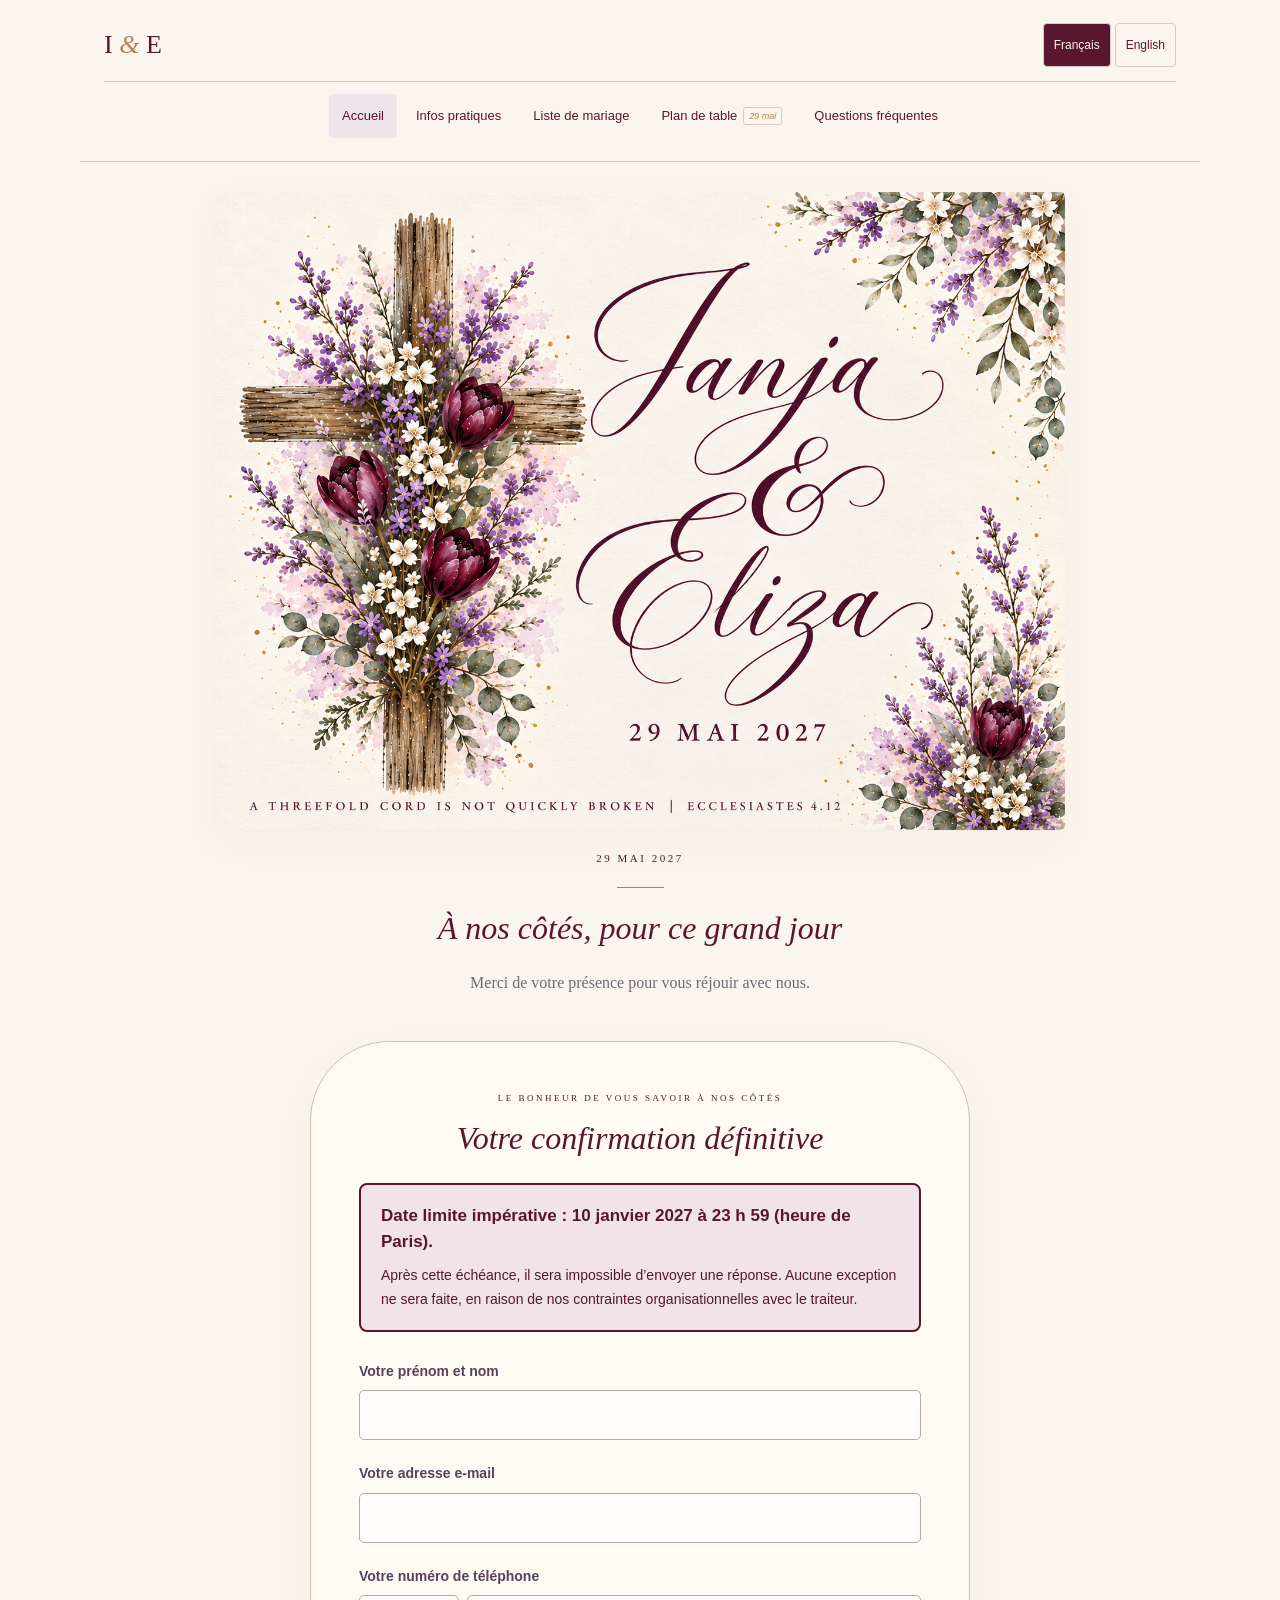
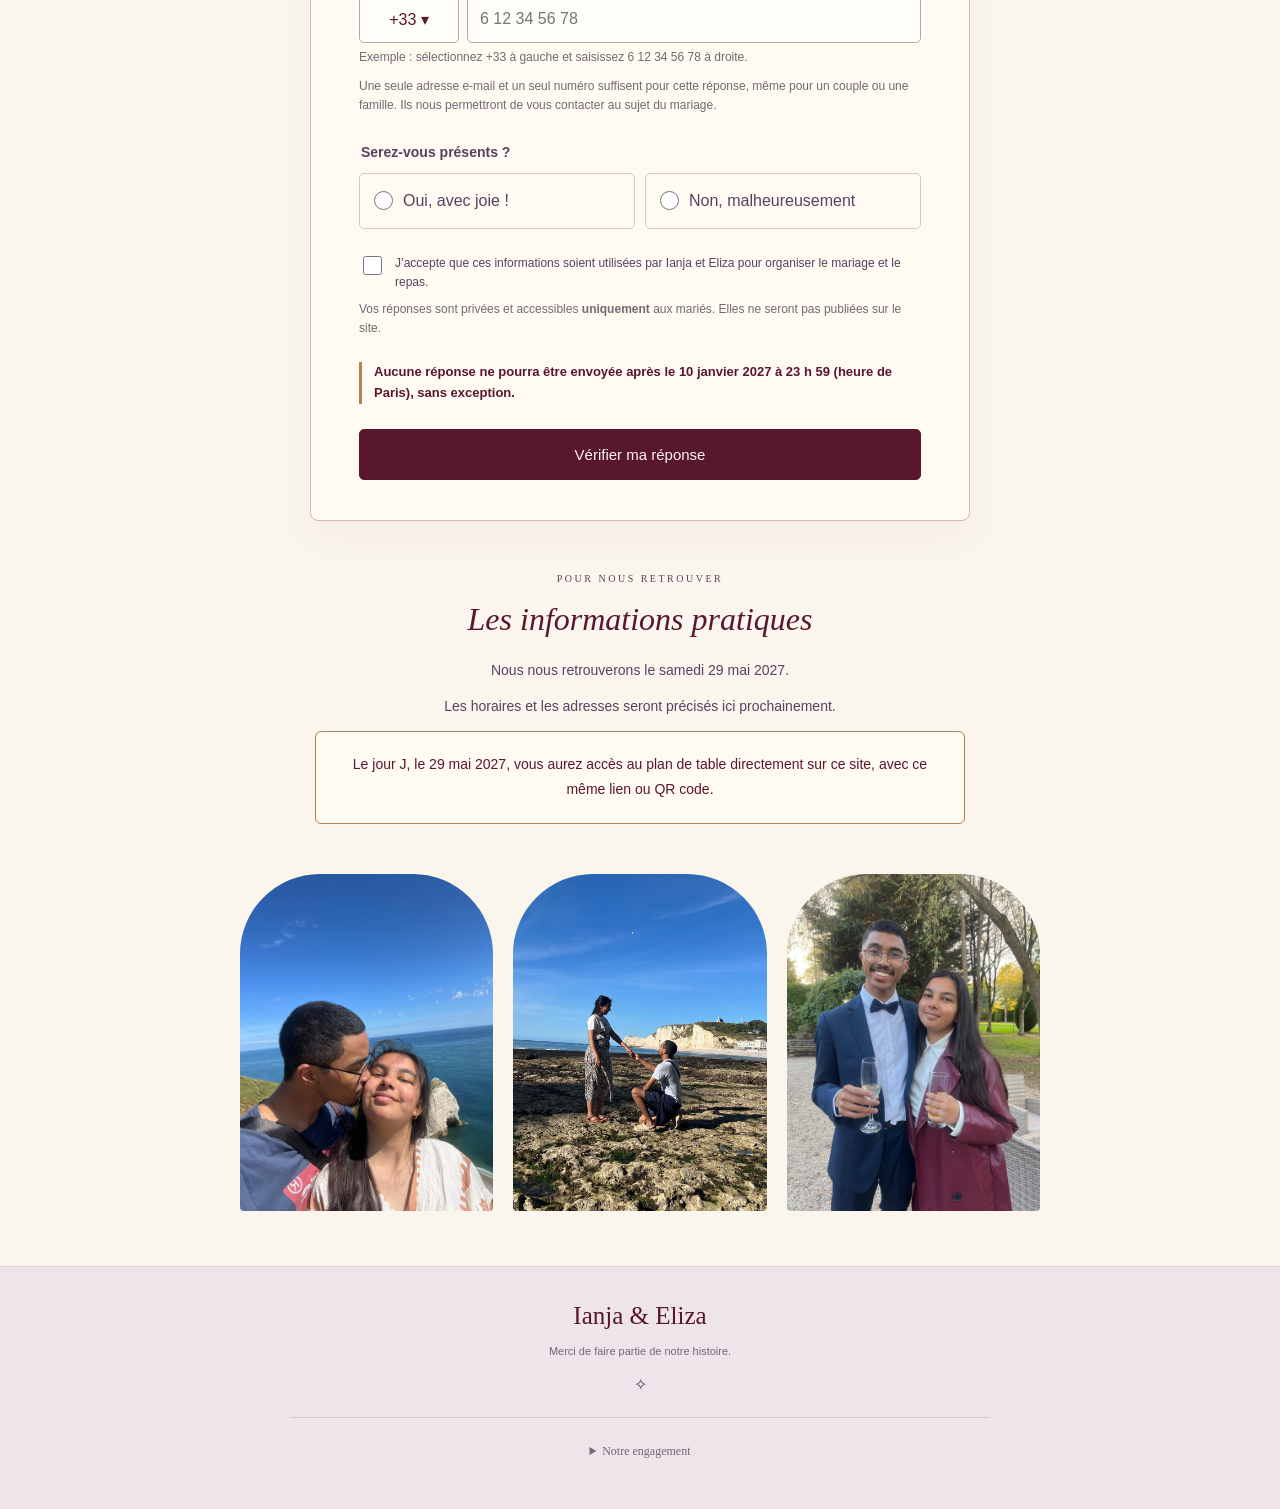
==== index.html @ c11f1939 "Add files via upload" ====
<!doctype html>
<html lang="fr"><head>
<meta charset="utf-8"><meta name="viewport" content="width=device-width,initial-scale=1"><meta name="theme-color" content="#59162f"><meta name="robots" content="noindex,nofollow">
<title>Ianja & Eliza — Confirmation de présence</title>
<link rel="stylesheet" href="style.css"><link rel="stylesheet" href="photos.css"><link rel="stylesheet" href="confirmation.css">
<link rel="stylesheet" href="navigation.css">
<script defer src="configuration.js"></script><script defer src="telephone-lib.js"></script><script defer src="exemples-telephones.js"></script><script defer src="confirmation.js"></script>
<script defer src="navigation.js"></script>
<link rel="stylesheet" href="engagement.css"><script defer src="engagement.js"></script>
</head><body>
<header class="top"><a href="./" aria-label="Ianja & Eliza">I <span>&</span> E</a><nav class="languages" aria-label="Langue / Language"><button type="button" data-lang="fr" lang="fr" aria-pressed="true">Français</button><button type="button" data-lang="en" lang="en" aria-pressed="false">English</button></nav></header>
<main>
<section class="hero"><h1 class="sr-only">Ianja & Eliza — 29 mai 2027</h1><img class="welcome-art" src="images/panneau-mariage.png" width="1448" height="1086" alt="Ianja & Eliza · 29 mai 2027" fetchpriority="high"><p class="date" data-i18n="date">29 MAI 2027</p><div class="rule" aria-hidden="true"></div><h2 data-i18n="welcome">À nos côtés, pour ce grand jour</h2><p class="intro" data-i18n="intro">Merci de votre présence pour vous réjouir avec nous.</p></section>
<section id="registration" class="rsvp-card" aria-labelledby="rsvp-title">
<p class="eyebrow" data-i18n="eyebrow">LE BONHEUR DE VOUS SAVOIR À NOS CÔTÉS</p><h2 id="rsvp-title" data-i18n="title">Votre confirmation définitive</h2><div class="deadline-notice"><p class="deadline"><strong data-i18n="deadline">Date limite impérative : 10 janvier 2027 à 23 h 59 (heure de Paris).</strong></p><p data-i18n="deadlineRule">Après cette échéance, il sera impossible d’envoyer une réponse. Aucune exception ne sera faite, en raison de nos contraintes organisationnelles avec le traiteur.</p></div>
<p id="setup" class="notice" role="status" hidden data-i18n="setup">Le formulaire sera bientôt disponible. Aucune réponse ne peut encore être envoyée.</p>
<form id="rsvp" method="post" target="rsvp-receiver">
<input type="hidden" name="requestId" id="request-id"><input type="hidden" name="language" id="response-language" value="fr">
<div class="trap" aria-hidden="true"><label>Website<input name="website" tabindex="-1" autocomplete="off"></label></div>
<label for="full-name" data-i18n="name">Votre prénom et nom</label><input id="full-name" name="fullName" autocomplete="name" required maxlength="120">
<label for="contact-email" data-i18n="email">Votre adresse e-mail</label><input type="email" id="contact-email" name="email" autocomplete="email" required maxlength="254">
<label for="contact-phone" data-i18n="phone">Votre numéro de téléphone</label>
<div class="phone-inline"><div class="phone-prefix"><label for="phone-country" class="sr-only" data-i18n="country">Pays et indicatif téléphonique</label><span id="dial-code" aria-hidden="true">+33 ▾</span><select id="phone-country" name="phoneCountry" autocomplete="country" required></select></div><input type="tel" id="contact-phone" name="phoneNational" autocomplete="tel-national" inputmode="tel" required maxlength="40" aria-describedby="phone-help" placeholder="6 12 34 56 78"></div><input type="hidden" id="international-phone" name="phone">
<p class="field-help" id="phone-help" data-i18n="phoneHelp">Choisissez l’indicatif à gauche, puis saisissez le reste du numéro. Exemple pour la France : +33 et 6 12 34 56 78, sans le zéro initial.</p>
<p class="field-help" data-i18n="contactHelp">Une seule adresse e-mail et un seul numéro suffisent pour cette réponse, même pour un couple ou une famille. Ils nous permettront de vous contacter au sujet du mariage.</p>
<fieldset><legend data-i18n="attending">Serez-vous présents ?</legend><div class="choices"><label><input type="radio" name="attendance" value="yes" required><span data-i18n="yes">Oui, avec joie !</span></label><label><input type="radio" name="attendance" value="no"><span data-i18n="no">Non, malheureusement</span></label></div></fieldset>
<div id="guest-fields" hidden>
<fieldset id="event-fields"><legend data-i18n="events">À quels moments serez-vous présents ?</legend><p class="notice" id="ceremony-rule" data-i18n="ceremonyRule">Si vous participez à notre mariage, votre présence à la cérémonie est obligatoire, y compris si vous venez uniquement au vin d’honneur ou à la réception ensuite.</p><div class="choices event-choices"><label><input type="checkbox" id="ceremony" name="ceremony" value="yes" disabled aria-describedby="ceremony-rule"><span data-i18n="ceremony">Cérémonie (obligatoire)</span></label><label><input type="checkbox" id="drinks" name="drinks" value="yes" disabled><span data-i18n="drinks">Vin d’honneur</span></label><label><input type="checkbox" id="reception" name="reception" value="yes" disabled><span data-i18n="reception">Réception / dîner</span></label></div><p class="field-help" data-i18n="eventsHelp">Ces choix s’appliquent à toutes les personnes de cette réponse. Si vos présences diffèrent, remplissez une réponse séparée pour les personnes concernées.</p></fieldset>
<p class="notice" data-i18n="invitationRule">Seules les personnes nommées sur l’invitation que vous avez reçue pourront être prises en compte. Si vous ajoutez une personne qui n’y figure pas, nous vous contacterons pour vous expliquer que nous ne pourrons malheureusement pas l’accueillir.</p>
<p class="field-help" data-i18n="guestHelp">Vous êtes déjà inclus dans cette réponse. Vous venez seul(e) ? N’ajoutez personne. Pour un couple ou une famille, ajoutez chaque autre personne invitée qui sera présente.</p>
<div id="additional-guests"></div>
<button type="button" id="add-guest" class="secondary" data-i18n="addGuest">+ Ajouter un invité</button>
<p id="guest-total" role="status" aria-live="polite"></p>
<input type="hidden" id="guest-count" name="guestCount" value="1" disabled><input type="hidden" id="guest-names" name="guestNames" disabled>
<label for="diet" data-i18n="diet">Restrictions alimentaires ou allergies (facultatif)</label><p class="field-help" id="diet-help" data-i18n="dietHelp">Précisez le nom de la personne concernée et uniquement les informations utiles au repas.</p><textarea id="diet" name="diet" rows="3" maxlength="2000" aria-describedby="diet-help" disabled></textarea>
</div>
<label class="consent"><input type="checkbox" name="consent" value="yes" required><span data-i18n="consent">J’accepte que ces informations soient utilisées par Ianja et Eliza pour organiser le mariage et le repas.</span></label>
<p class="privacy"><span data-i18n="privacyStart">Vos réponses sont privées et accessibles </span><strong data-i18n="privacyOnly">uniquement</strong><span data-i18n="privacyEnd"> aux mariés. Elles ne seront pas publiées sur le site.</span></p>
<p class="deadline-reminder" data-i18n="deadlineReminder">Aucune réponse ne pourra être envoyée après le 10 janvier 2027 à 23 h 59 (heure de Paris), sans exception.</p><button class="primary" id="send" type="submit" disabled data-i18n="send">Vérifier ma réponse</button>
<section id="review" class="review" hidden aria-labelledby="review-title"><h3 id="review-title" tabindex="-1" data-i18n="reviewTitle">Vérifiez votre récapitulatif</h3><p data-i18n="reviewIntro">Votre réponse n’a pas encore été envoyée. Vérifiez les noms, les présences et votre adresse e-mail avant de confirmer.</p><dl id="review-summary"></dl><p data-i18n="reviewRule">Seules les personnes nommées sur votre invitation pourront être prises en compte.</p><div class="review-actions"><button type="button" class="secondary" id="edit-response" data-i18n="editResponse">Modifier ma réponse</button><button type="button" class="primary" id="confirm-send" data-i18n="confirmSend">Confirmer et envoyer</button></div></section>
<p id="form-status" role="status" aria-live="polite" tabindex="-1"></p><p id="email-notice" class="field-help" hidden></p>
</form><iframe name="rsvp-receiver" title="Réception / Receipt" hidden></iframe>
</section>
<section id="closed" class="rsvp-card" hidden aria-labelledby="closed-title"><p class="eyebrow" data-i18n="closedEyebrow">MERCI POUR VOS RÉPONSES</p><h2 id="closed-title" data-i18n="closedTitle">Les confirmations de présence sont closes</h2><p data-i18n="closedOne">Les confirmations sont closes depuis le 10 janvier 2027 à 23 h 59 (heure de Paris). Il n’est plus possible d’envoyer une réponse. Aucune exception ne sera faite, en raison de nos contraintes organisationnelles avec le traiteur.</p><p data-i18n="closedTwo">Si vous n’avez pas confirmé votre présence avant cette date, vous ne pourrez malheureusement pas être comptabilisés parmi les convives du dîner.</p><p data-i18n="closedThanks">Merci de votre compréhension.</p></section>
<section id="seating" class="rsvp-card" hidden><h2 data-i18n="seatingTitle">Une place vous attend</h2><p data-i18n="seatingIntro">Retrouvez votre table et profitez de la soirée.</p><a id="seating-link" class="primary" href="plan-de-table.html" data-i18n="seatingLink">Voir le plan de table</a></section>
<section class="practical"><p class="eyebrow" data-i18n="practicalEyebrow">POUR NOUS RETROUVER</p><h2 data-i18n="practicalTitle">Les informations pratiques</h2><p data-i18n="dateFull">Nous nous retrouverons le samedi 29 mai 2027.</p><p id="practical-details" data-i18n="details">Les horaires et les adresses seront précisés ici prochainement.</p><p id="seating-notice" data-i18n="seatingNotice">Le jour J, le 29 mai 2027, vous aurez accès au plan de table directement sur ce site, avec ce même lien ou QR code.</p></section>
<section class="rsvp-photos" aria-label="Ianja & Eliza"><img src="images/etretat-bisous.jpeg" width="1200" height="1600" loading="lazy" alt="Ianja & Eliza · Étretat"><img src="images/etretat-plage.jpeg" width="1600" height="1200" loading="lazy" alt="Ianja & Eliza · Étretat"><img src="images/soa-et-m.jpeg" width="1200" height="1600" loading="lazy" alt="Ianja & Eliza"></section>
<noscript><p>Activez JavaScript pour remplir le formulaire. / Please enable JavaScript to complete the form.</p></noscript>
</main><footer><span>Ianja & Eliza</span><p data-i18n="footer">Merci de faire partie de notre histoire.</p><span aria-hidden="true">✧</span></footer>
</body></html>
---- style.css ----
:root{--ivory:#faf5eb;--wine:#64283f;--purple:#58415f;--muted:#756773;--line:#d9c8c6;--gold:#ae8c58}*{box-sizing:border-box}html{scroll-behavior:smooth}body{margin:0;background:var(--ivory);color:var(--purple);font-family:Arial,sans-serif;font-size:16px;line-height:1.6}.top{max-width:1120px;margin:auto;display:flex;align-items:center;justify-content:space-between;padding:23px 24px;border-bottom:1px solid var(--line)}.top a{font:26px Georgia,serif;text-decoration:none;color:var(--wine)}.top a span{font-style:italic;color:var(--gold)}.top>span{font-size:9px;letter-spacing:2px}main{max-width:1000px;margin:auto;padding:0 22px}.hero{text-align:center;padding:45px 0 38px;position:relative}.ornament{color:var(--gold);font-size:39px}.eyebrow{font-size:10px;letter-spacing:2.3px;font-weight:600}.hero h1{font:clamp(49px,9vw,88px)/1.15 Georgia,serif;letter-spacing:-2px;color:var(--wine);margin:20px 0}.hero h1 em{color:#98758e;font-weight:normal;font-size:.8em}.date{letter-spacing:3px;text-transform:uppercase;font-size:11px}.date:empty{display:none}.rule{width:47px;height:1px;background:var(--gold);margin:28px auto}h2{font:32px/1.2 Georgia,serif;font-weight:normal;margin:12px 0 18px;color:var(--wine)}.intro{font-size:14px;line-height:1.9;color:var(--muted)}.finder{background:var(--wine);color:var(--ivory);padding:30px 24px;border-radius:100px 100px 8px 8px;text-align:center;max-width:660px;margin:0 auto 64px;box-shadow:0 18px 35px #64283f12}.finder>.eyebrow{color:#dec1ba;margin-top:10px;font-size:9px}.finder h2{color:var(--ivory);margin:12px 0 25px}.finder label{display:block;text-align:left;font-size:12px;margin:0 auto 8px;max-width:470px}.search-wrap{display:flex;align-items:center;background:var(--ivory);color:var(--wine);border-radius:5px;max-width:470px;margin:auto;padding:0 13px;gap:10px}.search-wrap>span{font-size:28px}.search-wrap input{width:100%;min-width:0;border:0;background:transparent;font:16px Arial,sans-serif;color:var(--wine);padding:18px 0;outline:none}.search-wrap:focus-within{outline:3px solid #d7b681;outline-offset:4px}.search-wrap button{border:0;background:transparent;color:var(--wine);font-size:28px;min-width:35px;min-height:44px;cursor:pointer}.hint{font-size:11px;color:#e4cbd1;margin:12px 0 0}#status{font-size:13px;margin-bottom:0}.results{list-style:none;padding:0;margin:14px auto 0;max-width:470px}.results:empty{display:none}.result{font:14px Arial,sans-serif;width:100%;padding:15px;background:#fff9ef;border:0;border-radius:4px;color:var(--wine);text-align:left;cursor:pointer;margin-bottom:8px;line-height:1.6}.result>span{display:block}.result-table{font-size:12px;color:var(--muted)}.section-head{display:flex;align-items:end;justify-content:space-between;gap:14px}.section-head h2{font-size:38px;margin-bottom:4px}.section-head>p{font-size:12px;white-space:nowrap}.table-intro{font-size:13px;color:var(--muted);margin:12px 0 24px}.tables{display:grid;grid-template-columns:1fr;gap:16px;align-items:start}.table{border:1px solid var(--line);border-radius:65px 65px 5px 5px;background:#fffaf2;overflow:hidden}.table summary{position:relative;list-style:none;cursor:pointer;text-align:center;padding:30px 26px 24px}.table summary::-webkit-details-marker{display:none}.table summary .eyebrow{display:block;color:var(--gold)}.table-name{display:block;font:29px Georgia,serif;margin:10px 0;color:var(--wine)}.guest-count{font-size:11px;color:var(--muted)}.expand{position:absolute;right:22px;bottom:19px;font-size:22px;color:var(--wine)}.table[open] .expand{transform:rotate(45deg)}.guests{list-style:none;padding:0 24px 20px;margin:0;text-align:center;font-size:14px}.guests li{border-top:1px solid #eadfdb;padding:9px 0}.demo{text-align:center;font-size:11px;color:var(--muted);margin:36px 0}footer{text-align:center;margin-top:55px;padding:35px 20px;background:#eee5eb;border-top:1px solid #dfd0dd}footer>span:first-child{font:25px Georgia,serif;color:var(--wine)}footer p{font-size:11px;color:var(--muted)}footer>span:last-child{color:var(--gold);font-size:24px}button:focus-visible,summary:focus-visible,a:focus-visible{outline:3px solid var(--gold);outline-offset:4px}[hidden]{display:none!important}@media(min-width:600px){.tables{grid-template-columns:repeat(2,1fr)}.finder{padding:38px 60px}.hero{padding-top:55px}}@media(min-width:900px){.tables{grid-template-columns:repeat(3,1fr)}.hero{padding-bottom:44px}}@media(max-width:420px){.section-head{display:block}.section-head>p{margin-top:9px}.top>span{letter-spacing:1px;font-size:8px}.hero h1{font-size:49px}.eyebrow{letter-spacing:1.6px}}@media(prefers-reduced-motion:reduce){html{scroll-behavior:auto}}@media print{.finder,.demo,.top{display:none}.tables{grid-template-columns:repeat(2,1fr)}.table{break-inside:avoid}.guests{display:block}.hero{padding:10px}.hero h1{font-size:44px}footer{margin-top:10px}}
---- photos.css ----
:root{--wine:#59162f;--gold:#b18450;--ivory:#fbf6ed}
.top{flex-wrap:wrap;gap:12px}.languages{display:flex;gap:4px}.languages button{font:12px Arial,sans-serif;min-height:44px;padding:8px 10px;border:1px solid var(--line);border-radius:4px;background:transparent;color:var(--wine);cursor:pointer}.languages button[aria-pressed="true"]{background:var(--wine);color:var(--ivory)}.hero .intro{white-space:normal}
/* Une première évocation de la papeterie, en attendant la carte d’invitation. */
h2,.memories h2{font-family:Georgia,'Times New Roman',serif;font-style:italic;font-weight:400;line-height:1.3}
.eyebrow,.date,.memories cite{font-family:Georgia,'Times New Roman',serif;font-weight:400;letter-spacing:2.5px}
.table-name{font-family:Georgia,'Times New Roman',serif;font-style:italic}
.intro{font-family:Georgia,'Times New Roman',serif;font-size:16px;line-height:1.85}
.sr-only{position:absolute!important;width:1px;height:1px;padding:0;margin:-1px;overflow:hidden;clip:rect(0,0,0,0);white-space:nowrap;border:0}
.top .table-shortcut{font:11px Arial,sans-serif;letter-spacing:.5px;border-bottom:1px solid var(--gold);padding:8px 0}
.hero{padding-top:24px;padding-bottom:28px}
.welcome-art{display:block;width:100%;height:auto;max-width:850px;margin:0 auto;border-radius:5px;box-shadow:0 12px 36px #64283f0b}
.hero .date{margin:20px 0 0;color:var(--wine)}
.hero .rule{margin:20px auto}
.finder{border:1px solid #b1845055;box-shadow:0 15px 40px #59162f18}
.table{border-color:#d6bdad}
.memories{text-align:center;margin:70px 0 20px;padding-top:35px;border-top:1px solid var(--line)}
.memories>.eyebrow{color:var(--gold)}
.memories h2{font-size:clamp(29px,5vw,40px)}
.photo-gallery{display:grid;grid-template-columns:1fr;gap:25px;max-width:400px;margin:30px auto 0}
.photo-gallery figure{margin:0;padding:10px 10px 0;background:#fffaf2;border:1px solid #d9c2ac;box-shadow:0 8px 22px #59162f0b;border-radius:140px 140px 5px 5px;overflow:hidden}
.photo-gallery img{display:block;width:100%;height:auto;aspect-ratio:4/5;object-fit:cover;border-radius:130px 130px 2px 2px}
.photo-gallery figure:first-child img{object-position:50% 85%}
.photo-gallery figure:nth-child(2) img{object-position:46% 60%}
.photo-gallery figure:nth-child(3) img{object-position:50% 40%}
.photo-gallery figcaption{font:italic 20px Georgia,serif;color:var(--wine);padding:20px 6px}
.memories blockquote{margin:40px auto 0;max-width:520px;padding:28px 15px;border-top:1px solid var(--gold);border-bottom:1px solid var(--gold);color:var(--wine)}
.memories blockquote p{font:italic 23px/1.5 Georgia,serif;margin:0 0 12px}
.memories cite{font:10px Arial,sans-serif;text-transform:uppercase;letter-spacing:3px}
@media(min-width:700px){.photo-gallery{grid-template-columns:repeat(3,minmax(0,1fr));max-width:none;gap:20px;align-items:start}.photo-gallery figure:nth-child(2){margin-top:30px}.photo-gallery figcaption{font-size:18px}.hero{padding-top:30px}.welcome-art{width:90%}}
@media(max-width:420px){.hero{margin:0 -12px}.hero .intro{padding:0 12px}.welcome-art{border-radius:2px}.memories{margin-top:45px}.finder{margin-bottom:45px}}
@media print{.welcome-art{max-width:430px}.memories{display:none}.top{display:none}}
---- confirmation.css ----
.rsvp-card{max-width:660px;margin:0 auto 45px;background:#fffaf2;border:1px solid #d6bdad;border-radius:80px 80px 8px 8px;padding:35px 24px;box-shadow:0 15px 40px #59162f0b}.rsvp-card>.eyebrow,.rsvp-card>h2,.deadline{text-align:center}.rsvp-card>.eyebrow{color:var(--wine);font-size:9px}.rsvp-card h2{font-size:32px}.deadline{font-size:13px;color:var(--muted)}#rsvp{margin-top:28px}#rsvp>label,#guest-fields>label{display:block;font-size:14px;font-weight:600;margin:22px 0 8px}#rsvp input:not([type=radio]):not([type=checkbox]):not([type=hidden]),#rsvp textarea{display:block;width:100%;border:1px solid #bca6ab;border-radius:5px;background:#fffdf9;color:var(--wine);font:16px/1.5 Arial,sans-serif;padding:12px;min-height:48px}#rsvp textarea{resize:vertical}#rsvp input:focus-visible,#rsvp textarea:focus-visible{outline:3px solid var(--gold);outline-offset:3px}#rsvp fieldset{border:0;padding:0;margin:25px 0}#rsvp legend{font-weight:600;font-size:14px;margin-bottom:10px}.choices{display:grid;gap:10px}.choices label{padding:14px;border:1px solid var(--line);border-radius:5px;cursor:pointer}.choices input,.consent input{accent-color:var(--wine);width:19px;height:19px;flex-shrink:0}.choices label:has(input:checked){background:#eee5eb;border-color:var(--wine)}.choices input{vertical-align:middle;margin:0 10px 2px 0}.field-help,.privacy{font-size:12px;color:var(--muted);margin:5px 0 10px}.consent{display:flex!important;align-items:flex-start;gap:10px;font-size:12px!important;font-weight:400!important}.consent input{margin-top:2px}.primary{display:block;background:var(--wine);color:var(--ivory);border:1px solid var(--wine);border-radius:5px;padding:16px 22px;font:15px Arial,sans-serif;text-align:center;text-decoration:none;cursor:pointer;min-height:50px}#send{width:100%;margin-top:25px}.primary:disabled{opacity:.55;cursor:not-allowed}.notice{background:#eee5eb;padding:15px;border-left:3px solid var(--wine);font-size:13px}#form-status{font-size:14px;white-space:pre-line}#form-status:empty{display:none}#closed p{line-height:1.85}#closed h2{font-size:30px}.practical{text-align:center;max-width:650px;margin:50px auto;font-size:14px}.practical h2{font-size:32px}.rsvp-photos{display:grid;grid-template-columns:repeat(3,minmax(0,1fr));gap:10px;margin:35px auto;max-width:800px}.rsvp-photos img{width:100%;height:auto;aspect-ratio:3/4;object-fit:cover;border-radius:80px 80px 4px 4px}.rsvp-photos img:first-child{object-position:50% 85%}.rsvp-photos img:nth-child(2){object-position:46% 60%}.trap{position:absolute;left:-10000px;width:1px;height:1px;overflow:hidden}@media(min-width:650px){.rsvp-card{padding:40px 48px}.choices{grid-template-columns:1fr 1fr}.rsvp-photos{gap:20px}}@media(max-width:420px){.rsvp-card{border-radius:55px 55px 5px 5px;padding:25px 20px}.rsvp-card h2{font-size:28px}.rsvp-photos{gap:6px}}
.guest-entry{position:relative;border:1px solid var(--line);padding:16px;margin:14px 0;border-radius:6px;background:#fbf6ed}.guest-entry label{display:block;font-size:14px;font-weight:600;margin-bottom:8px}.secondary{border:1px solid var(--wine);color:var(--wine);background:transparent;border-radius:5px;padding:12px 18px;font:14px Arial,sans-serif;min-height:46px;cursor:pointer}.secondary:disabled{opacity:.5;cursor:not-allowed}.remove-guest{display:block;margin:8px 0 0 auto;padding:8px 10px;border:0;background:transparent;text-decoration:underline;color:var(--wine);cursor:pointer;min-height:44px}#guest-total{font-size:13px;color:var(--muted)}
#phone-country{display:block;width:100%;min-height:48px;padding:12px;border:1px solid #bca6ab;border-radius:5px;background:#fffdf9;color:var(--wine);font:16px Arial,sans-serif}#phone-country:focus-visible{outline:3px solid var(--gold);outline-offset:3px}
/* Indicatif et numéro réunis sur une seule ligne, même sur mobile. */
.phone-inline{display:grid;grid-template-columns:100px minmax(0,1fr);gap:8px;align-items:stretch}.phone-prefix{position:relative;min-width:0;border:1px solid #bca6ab;background:#fffdf9;border-radius:5px;display:flex;align-items:center;justify-content:center}.phone-prefix #dial-code{font:16px Arial,sans-serif;color:var(--wine);pointer-events:none}.phone-prefix #phone-country{position:absolute;inset:0;width:100%;height:100%;opacity:0;cursor:pointer;padding:0;margin:0}.phone-prefix:focus-within{outline:3px solid var(--gold);outline-offset:3px}#rsvp .phone-inline #contact-phone{min-width:0;margin:0;height:100%}@media(max-width:380px){.phone-inline{grid-template-columns:82px minmax(0,1fr);gap:6px}}
.review{margin-top:25px;padding:22px 18px;background:#eee5eb;border:1px solid var(--line);border-radius:8px}.review h3{font:26px/1.3 Georgia,serif;color:var(--wine);margin:0 0 12px}.review p{font-size:13px}.review dl{margin:20px 0;overflow-wrap:anywhere}.review dt{font-size:12px;font-weight:600;margin:14px 0 3px;color:var(--wine)}.review dd{font-size:14px;white-space:pre-wrap;margin:0}.review-actions{display:flex;gap:12px;flex-wrap:wrap}.review-actions button{flex:1 1 180px}.review [disabled]{opacity:.55;cursor:not-allowed}#email-notice{overflow-wrap:anywhere}
.deadline-notice{margin:24px 0;padding:18px 20px;border:2px solid var(--wine);border-radius:8px;background:#f1e3e8;color:var(--wine)}.deadline-notice .deadline{font-size:17px;color:var(--wine);margin:0 0 10px;text-align:left;line-height:1.5}.deadline-notice>p:last-child{font-size:14px;line-height:1.7;margin:0}.deadline-reminder{margin:24px 0 12px;font-size:13px;font-weight:600;color:var(--wine);border-left:3px solid var(--gold);padding-left:12px}#seating-notice{padding:20px;border:1px solid var(--gold);border-radius:6px;background:#fffaf2;color:var(--wine);line-height:1.8}
---- navigation.css ----
.top{position:relative;gap:14px}.top>.languages{margin-left:auto}.main-navigation{display:flex;justify-content:center;align-items:center;gap:6px;flex-basis:100%;padding-top:12px;border-top:1px solid var(--line);flex-wrap:wrap}.main-navigation a{font:13px/1.4 Arial,sans-serif;color:var(--wine);padding:12px 13px;border-radius:5px;min-height:44px;display:flex;align-items:center;gap:6px;text-decoration:none}.main-navigation a:hover,.main-navigation a[aria-current=page]{background:#eee5eb}.nav-badge{font-size:9px;border:1px solid var(--line);padding:2px 5px;border-radius:3px;white-space:nowrap;color:var(--muted)}.menu-toggle{display:none;border:1px solid var(--line);border-radius:5px;color:var(--wine);background:transparent;min-height:44px;padding:10px 12px;font:13px Arial,sans-serif;cursor:pointer}.info-page{max-width:780px;margin:auto;padding-bottom:30px}.page-heading{text-align:center;padding:50px 0 25px}.page-heading h1{font:italic clamp(34px,6vw,48px)/1.25 Georgia,serif;color:var(--wine);margin:15px 0}.page-heading>.eyebrow{color:var(--gold)}.info-card{padding:26px;background:#fffaf2;border:1px solid var(--line);border-radius:8px;margin:18px 0;line-height:1.8}.info-card h2{font-size:27px}.info-card p{font-size:15px}.info-card .primary{max-width:320px;margin:20px auto 0}.faq-list{display:grid;gap:14px}.faq-list details{background:#fffaf2;border:1px solid var(--line);border-radius:6px;padding:18px 20px}.faq-list summary{cursor:pointer;color:var(--wine);font-size:16px}.faq-list p{font-size:14px;line-height:1.8;margin-bottom:0}@media(max-width:760px){.menu-toggle{display:block}.main-navigation{display:none;align-items:stretch;flex-direction:column;gap:4px}.menu-open .main-navigation{display:flex}.main-navigation a{justify-content:space-between}.top{padding:16px}.languages button{padding:8px}.page-heading{padding-top:35px}.info-card{padding:22px}}@media print{.menu-toggle,.main-navigation{display:none}}
.table-cover{text-align:center;padding:30px 20px 26px}.table-cover>.eyebrow{display:block;color:var(--gold)}.table-cover .table-name{font-size:25px}
---- engagement.css ----
.commitment{max-width:700px;margin:20px auto 0;border-top:1px solid #d8cad3;padding-top:12px;text-align:left}.commitment>summary{font:12px/1.6 Georgia,serif;color:var(--muted);text-align:center;cursor:pointer;min-height:44px;padding:12px;list-style-position:inside}.commitment>summary:hover{color:var(--wine)}.commitment>summary:focus-visible{outline:2px solid var(--gold);outline-offset:2px}.commitment-body{padding:15px 10px 10px}.commitment-body .commitment-source{font:10px/1.6 Arial,sans-serif;letter-spacing:1.2px;color:var(--muted);text-align:center}.commitment-body h2{font:italic 25px/1.4 Georgia,serif;text-align:center;margin:10px 0 25px}.commitment-body h3{font:12px/1.5 Arial,sans-serif;color:var(--wine);margin:20px 0 8px}.commitment-body section>p{font:14px/1.85 Georgia,serif;color:var(--purple);margin:8px 0}.commitment-body section>.commitment-references{font:11px/1.8 Arial,sans-serif;color:var(--muted);margin-bottom:22px}@media print{.commitment{display:none}}
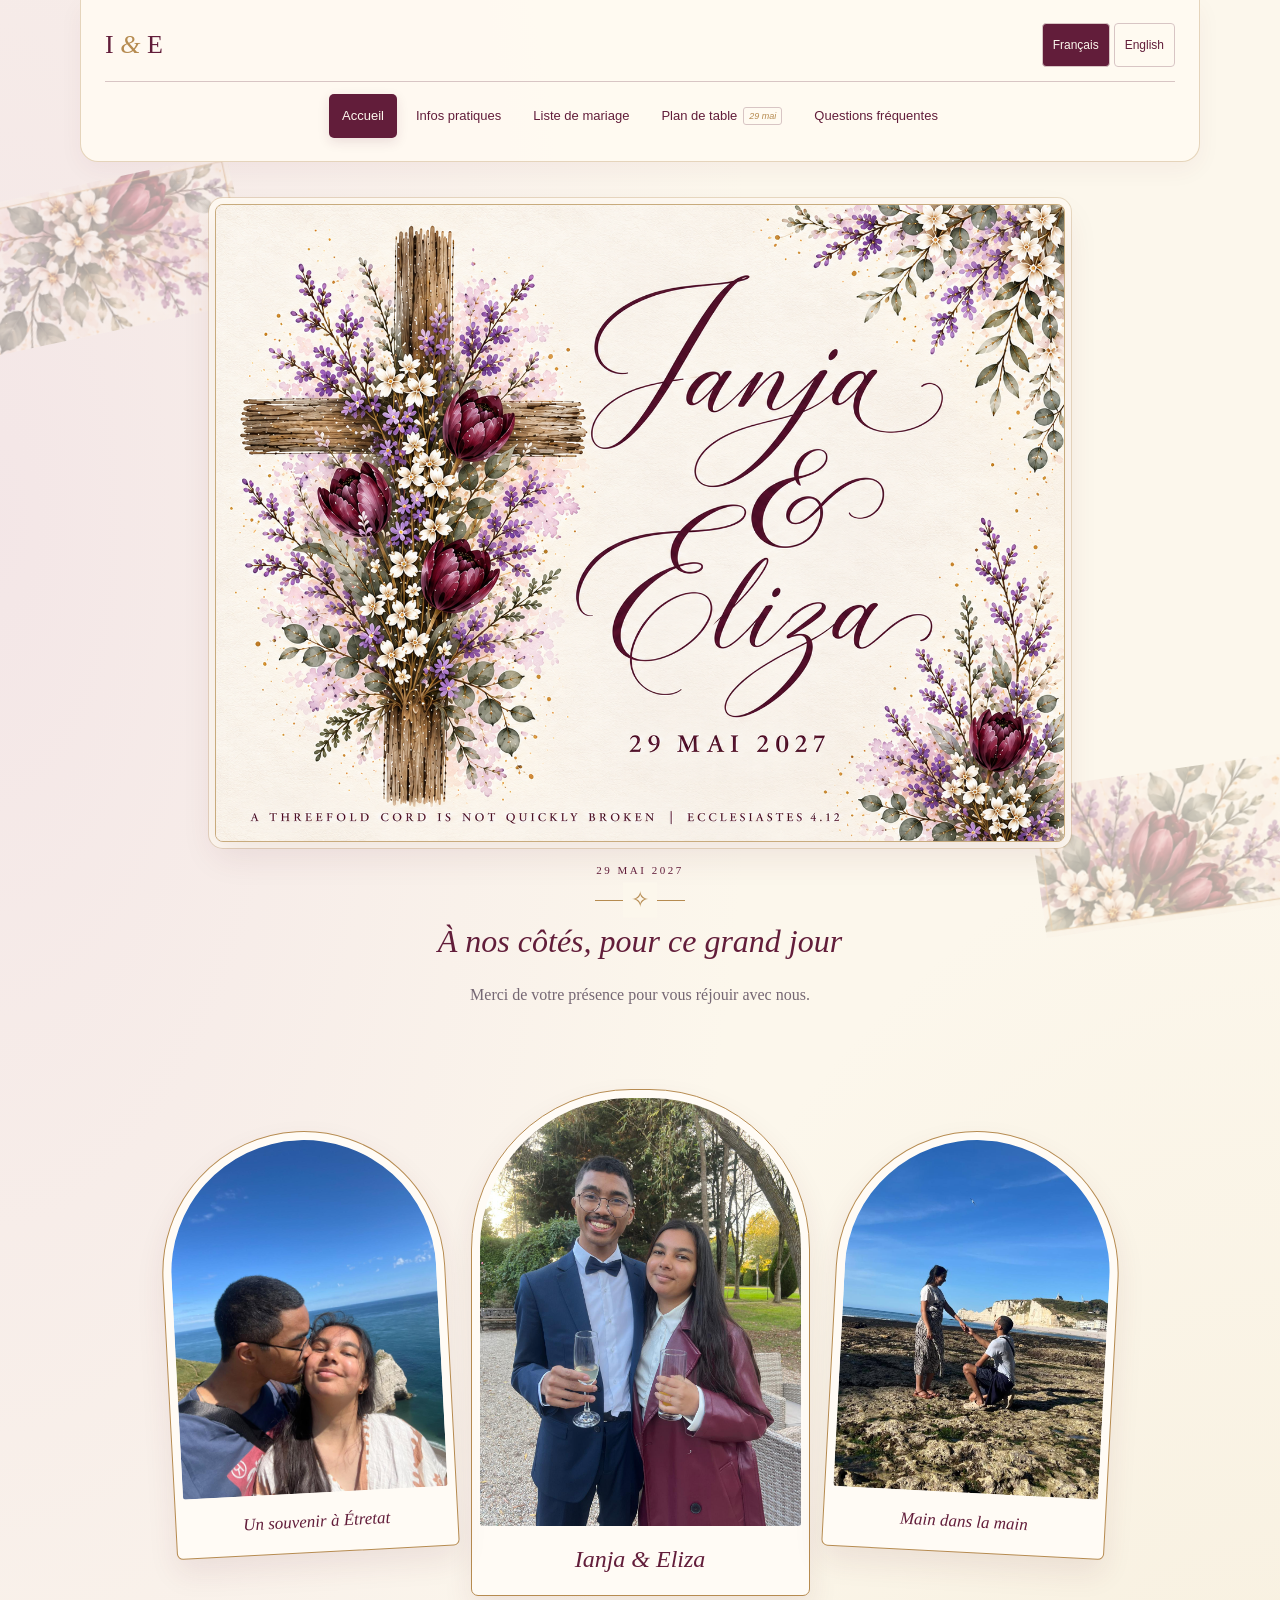
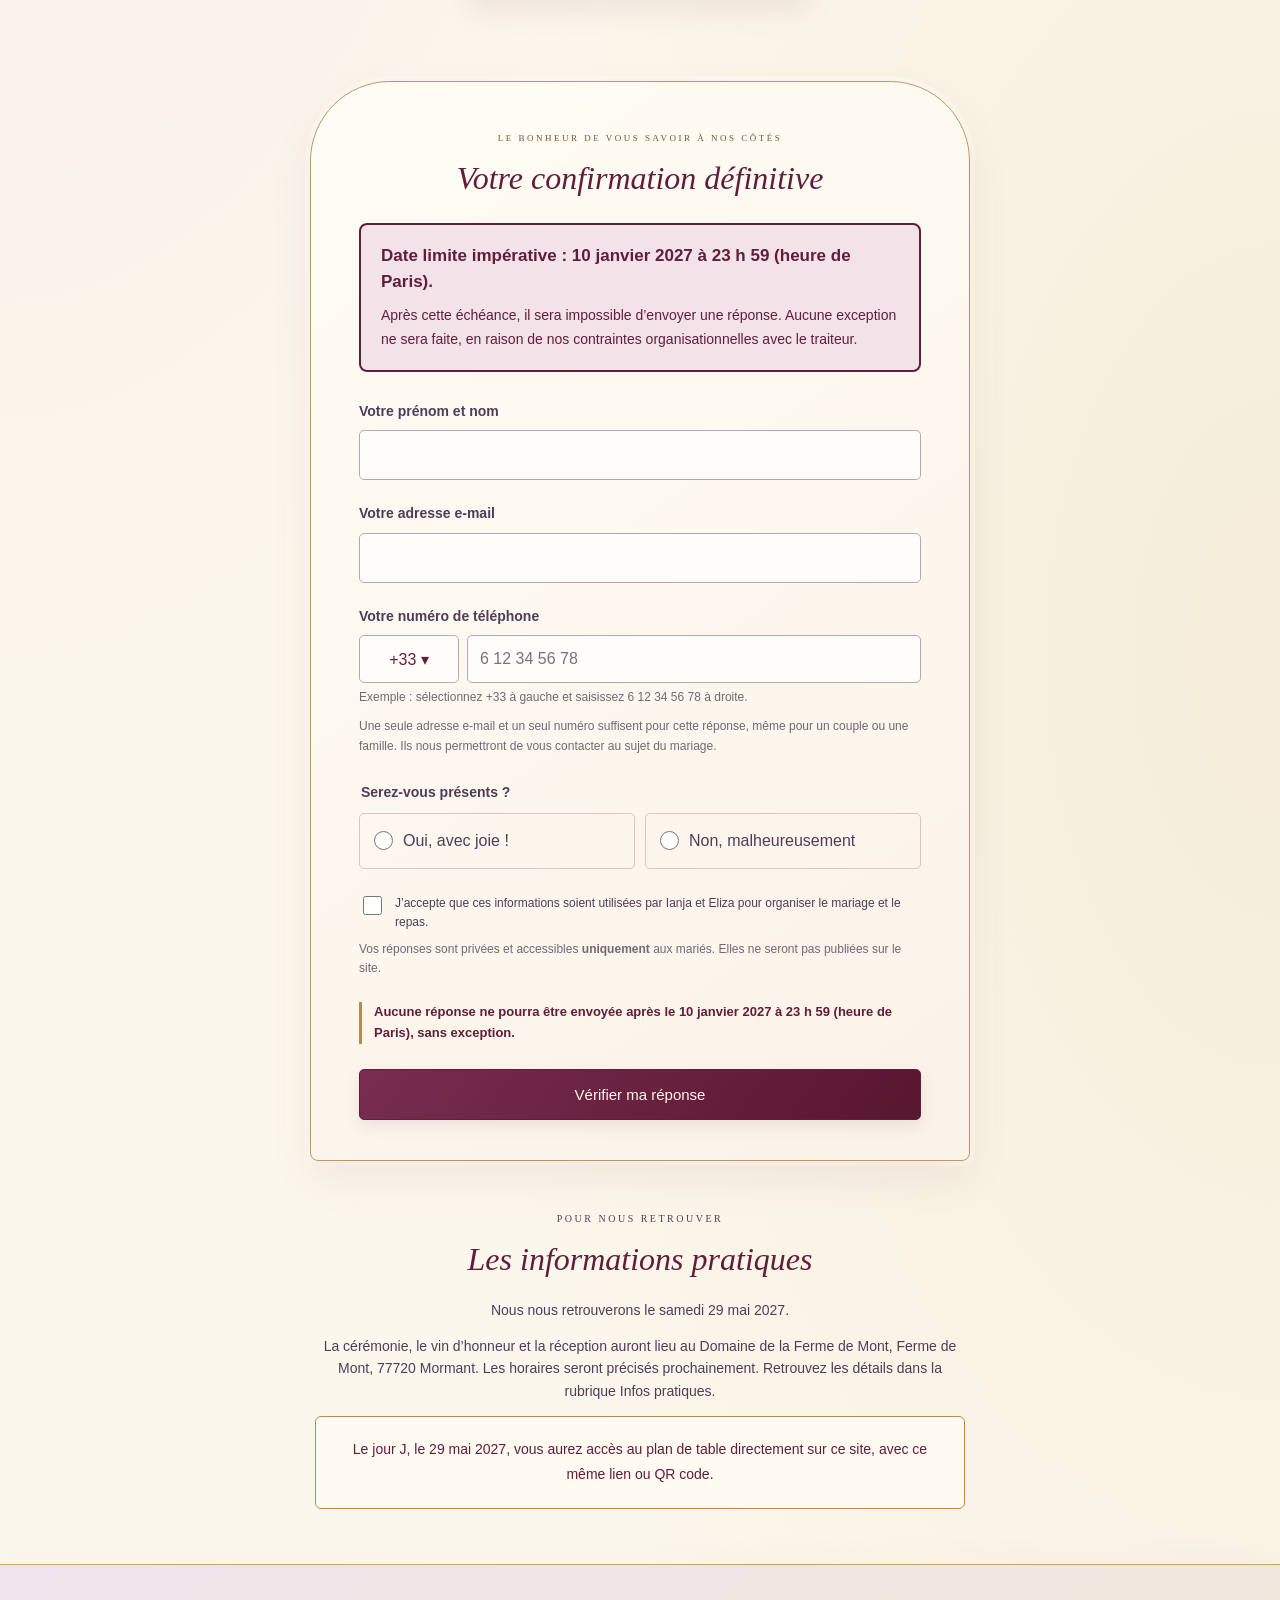
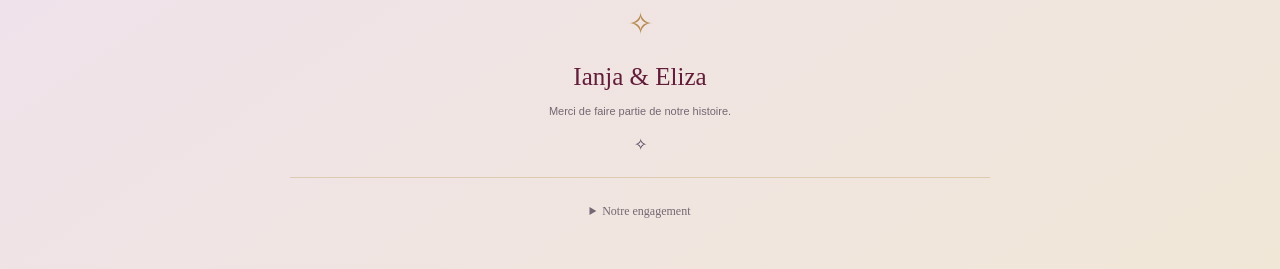
==== commit 4f37e3a9: "Add files via upload" ====
--- a/index.html
+++ b/index.html
@@ -7,10 +7,13 @@
 <script defer src="configuration.js"></script><script defer src="telephone-lib.js"></script><script defer src="exemples-telephones.js"></script><script defer src="confirmation.js"></script>
 <script defer src="navigation.js"></script>
 <link rel="stylesheet" href="engagement.css"><script defer src="engagement.js"></script>
+<link rel="stylesheet" href="elegance.css">
 </head><body>
 <header class="top"><a href="./" aria-label="Ianja & Eliza">I <span>&</span> E</a><nav class="languages" aria-label="Langue / Language"><button type="button" data-lang="fr" lang="fr" aria-pressed="true">Français</button><button type="button" data-lang="en" lang="en" aria-pressed="false">English</button></nav></header>
 <main>
 <section class="hero"><h1 class="sr-only">Ianja & Eliza — 29 mai 2027</h1><img class="welcome-art" src="images/panneau-mariage.png" width="1448" height="1086" alt="Ianja & Eliza · 29 mai 2027" fetchpriority="high"><p class="date" data-i18n="date">29 MAI 2027</p><div class="rule" aria-hidden="true"></div><h2 data-i18n="welcome">À nos côtés, pour ce grand jour</h2><p class="intro" data-i18n="intro">Merci de votre présence pour vous réjouir avec nous.</p></section>
+<section class="rsvp-photos" aria-label="Ianja & Eliza"><figure><img src="images/etretat-bisous.jpeg" width="1200" height="1600" decoding="async" alt="Ianja & Eliza · Étretat"><figcaption data-page-fr="Un souvenir à Étretat" data-page-en="A memory from Étretat">Un souvenir à Étretat</figcaption></figure><figure><img src="images/soa-et-m.jpeg" width="1200" height="1600" decoding="async" alt="Ianja & Eliza"><figcaption>Ianja & Eliza</figcaption></figure><figure><img src="images/etretat-plage.jpeg" width="1600" height="1200" loading="lazy" decoding="async" alt="Ianja & Eliza · Étretat"><figcaption data-page-fr="Main dans la main" data-page-en="Hand in hand">Main dans la main</figcaption></figure></section>
+<p class="photo-scroll-hint" data-page-fr="Faites glisser pour découvrir nos photos ↔" data-page-en="Swipe to see our photos ↔">Faites glisser pour découvrir nos photos ↔</p>
 <section id="registration" class="rsvp-card" aria-labelledby="rsvp-title">
 <p class="eyebrow" data-i18n="eyebrow">LE BONHEUR DE VOUS SAVOIR À NOS CÔTÉS</p><h2 id="rsvp-title" data-i18n="title">Votre confirmation définitive</h2><div class="deadline-notice"><p class="deadline"><strong data-i18n="deadline">Date limite impérative : 10 janvier 2027 à 23 h 59 (heure de Paris).</strong></p><p data-i18n="deadlineRule">Après cette échéance, il sera impossible d’envoyer une réponse. Aucune exception ne sera faite, en raison de nos contraintes organisationnelles avec le traiteur.</p></div>
 <p id="setup" class="notice" role="status" hidden data-i18n="setup">Le formulaire sera bientôt disponible. Aucune réponse ne peut encore être envoyée.</p>
@@ -44,7 +47,6 @@
 <section id="closed" class="rsvp-card" hidden aria-labelledby="closed-title"><p class="eyebrow" data-i18n="closedEyebrow">MERCI POUR VOS RÉPONSES</p><h2 id="closed-title" data-i18n="closedTitle">Les confirmations de présence sont closes</h2><p data-i18n="closedOne">Les confirmations sont closes depuis le 10 janvier 2027 à 23 h 59 (heure de Paris). Il n’est plus possible d’envoyer une réponse. Aucune exception ne sera faite, en raison de nos contraintes organisationnelles avec le traiteur.</p><p data-i18n="closedTwo">Si vous n’avez pas confirmé votre présence avant cette date, vous ne pourrez malheureusement pas être comptabilisés parmi les convives du dîner.</p><p data-i18n="closedThanks">Merci de votre compréhension.</p></section>
 <section id="seating" class="rsvp-card" hidden><h2 data-i18n="seatingTitle">Une place vous attend</h2><p data-i18n="seatingIntro">Retrouvez votre table et profitez de la soirée.</p><a id="seating-link" class="primary" href="plan-de-table.html" data-i18n="seatingLink">Voir le plan de table</a></section>
 <section class="practical"><p class="eyebrow" data-i18n="practicalEyebrow">POUR NOUS RETROUVER</p><h2 data-i18n="practicalTitle">Les informations pratiques</h2><p data-i18n="dateFull">Nous nous retrouverons le samedi 29 mai 2027.</p><p id="practical-details" data-i18n="details">Les horaires et les adresses seront précisés ici prochainement.</p><p id="seating-notice" data-i18n="seatingNotice">Le jour J, le 29 mai 2027, vous aurez accès au plan de table directement sur ce site, avec ce même lien ou QR code.</p></section>
-<section class="rsvp-photos" aria-label="Ianja & Eliza"><img src="images/etretat-bisous.jpeg" width="1200" height="1600" loading="lazy" alt="Ianja & Eliza · Étretat"><img src="images/etretat-plage.jpeg" width="1600" height="1200" loading="lazy" alt="Ianja & Eliza · Étretat"><img src="images/soa-et-m.jpeg" width="1200" height="1600" loading="lazy" alt="Ianja & Eliza"></section>
 <noscript><p>Activez JavaScript pour remplir le formulaire. / Please enable JavaScript to complete the form.</p></noscript>
 </main><footer><span>Ianja & Eliza</span><p data-i18n="footer">Merci de faire partie de notre histoire.</p><span aria-hidden="true">✧</span></footer>
 </body></html>
--- a/elegance.css
+++ b/elegance.css
@@ -0,0 +1,24 @@
+/* Habillage commun, inspiré des fleurs et des encadrements de la papeterie. */
+:root{--ivory:#fcf7ec;--wine:#621d3a;--purple:#503c59;--gold:#b68b50;--line:#d8c5c4}
+body{background:radial-gradient(ellipse at 0 15%,#e7cddf66,transparent 42%),radial-gradient(ellipse at 100% 65%,#e9d9b555,transparent 45%),#fcf7ec;position:relative;isolation:isolate}
+body::before,body::after{content:"";position:fixed;width:210px;height:220px;background-image:url('images/papeterie-fleurs.png');background-repeat:no-repeat;background-size:100% auto;pointer-events:none;z-index:-1;opacity:.22}
+body::before{left:-45px;top:180px;background-position:top center;transform:rotate(-12deg)}body::after{right:-45px;bottom:-20px;background-position:bottom center;transform:rotate(-8deg)}
+.top{background:#fffaf2ed;border:1px solid #cfb48b88;border-top:0;border-radius:0 0 18px 18px;box-shadow:0 8px 24px #621d3a0c;margin-bottom:12px}
+.main-navigation a{transition:background-color .18s,color .18s}.main-navigation a[aria-current=page]{background:var(--wine);color:var(--ivory);box-shadow:0 4px 12px #621d3a20}.main-navigation a[aria-current=page] .nav-badge{color:var(--ivory);border-color:#f4e6d077}
+.hero{position:relative}.hero .welcome-art{border:1px solid #c8ab7d;box-shadow:0 14px 35px #621d3a18,0 0 0 6px #fffaf2,0 0 0 7px #c8ab7d66;border-radius:8px}.hero .rule{width:90px;position:relative}.hero .rule::after{content:'✧';position:absolute;left:50%;top:50%;transform:translate(-50%,-50%);background:var(--ivory);padding:0 8px;color:var(--gold);font-size:22px}
+.rsvp-card{border-color:#bc9865;box-shadow:0 18px 45px #621d3a12,0 0 0 5px #fffaf2aa;background:linear-gradient(145deg,#fffdf6,#fbf2e8)}
+.rsvp-card>.eyebrow{color:#80522a}.primary{background:linear-gradient(125deg,#782d50,#59162f);box-shadow:0 6px 16px #621d3a18;transition:box-shadow .18s}.primary:hover:not(:disabled){box-shadow:0 8px 20px #621d3a2a}.secondary{background:#fffaf2}
+.practical-section,.info-card,.gift-coming,.faq-list details{box-shadow:0 10px 30px #621d3a0a;border-color:#d2b68d}.practical-heading>span{background:#ede0c8;border:1px solid #bc986555;border-radius:50%;width:35px;height:35px;flex-shrink:0;display:flex;align-items:center;justify-content:center;font-size:13px}.page-heading{position:relative}.page-heading::after{content:'✧';display:block;font-size:27px;color:var(--gold);margin:14px auto 0}.table{box-shadow:0 8px 20px #621d3a0a;background:linear-gradient(160deg,#fffaf2,#f4e9ee);border-color:#c9aa83}.finder{box-shadow:0 14px 34px #621d3a22}
+footer{position:relative;background:linear-gradient(145deg,#f0e2eb,#f1e7d7);border-top:1px solid #c6a46d;box-shadow:0 -8px 30px #621d3a06}footer::before{content:'✧';display:block;font-size:30px;color:var(--gold);margin-bottom:12px}footer>span:first-child{display:inline-block;margin-top:3px}.commitment{border-color:#c6a46d66}
+/* Les portraits passent avant le formulaire et deviennent une composition à part entière. */
+.rsvp-photos{display:grid;grid-template-columns:1fr 1.2fr 1fr;align-items:center;gap:22px;max-width:1000px;margin:25px auto 65px;padding:10px 4px 20px}
+.rsvp-photos figure{min-width:0;margin:0;padding:8px 8px 0;border:1px solid #b68b50;border-radius:160px 160px 7px 7px;background:#fffbf5;box-shadow:0 14px 30px #621d3a17}
+.rsvp-photos figure:first-child{transform:rotate(-3deg)}.rsvp-photos figure:last-child{transform:rotate(3deg)}
+.rsvp-photos figure img{display:block;width:100%;height:auto;aspect-ratio:3/4;object-fit:cover;border-radius:150px 150px 3px 3px}
+.rsvp-photos figure:first-child img{object-position:50% 88%}.rsvp-photos figure:nth-child(2) img{object-position:50% 40%;aspect-ratio:3/4}.rsvp-photos figure:last-child img{object-position:46% 60%}
+.rsvp-photos figcaption{padding:17px 4px 19px;text-align:center;color:var(--wine);font:italic 17px/1.4 Georgia,serif}.rsvp-photos figure:nth-child(2) figcaption{font-size:24px}
+@media(min-width:1200px){body::before,body::after{width:270px;height:260px;opacity:.32}body::before{left:-25px}body::after{right:-25px}}
+@media(max-width:700px){body::before,body::after{width:130px;height:150px;opacity:.16}body::before{left:-35px;top:160px}body::after{right:-25px}.hero .welcome-art{width:96%;margin:5px auto 0}.rsvp-photos{display:flex;align-items:center;overflow-x:auto;scroll-snap-type:x mandatory;gap:18px;margin:15px -12px 40px;padding:12px 24px 24px;scroll-padding-left:24px}.rsvp-photos figure{flex:0 0 82%;max-width:390px;scroll-snap-align:center;border-radius:170px 170px 7px 7px;transform:none!important}.rsvp-photos figure img{aspect-ratio:4/5!important;border-radius:160px 160px 3px 3px}.rsvp-photos figcaption{font-size:18px}.rsvp-photos::after{content:'';flex:0 0 6px}.top{border-radius:0 0 12px 12px}.rsvp-card{box-shadow:0 12px 28px #621d3a12}}
+@media(prefers-reduced-motion:reduce){.primary,.main-navigation a{transition:none}}
+@media print{body{background:white}body::before,body::after{display:none}.rsvp-photos{display:grid;margin:20px 0;overflow:visible}.rsvp-photos figure{transform:none!important}.top,.hero .welcome-art,.rsvp-card,.table{box-shadow:none}}
+.photo-scroll-hint{display:none}body::before,body::after{height:125px}@media(min-width:1200px){body::before,body::after{height:150px}}@media(max-width:700px){body::before,body::after{height:85px}.photo-scroll-hint{display:block;text-align:center;font-size:11px;color:var(--muted);margin:-25px 0 35px}}
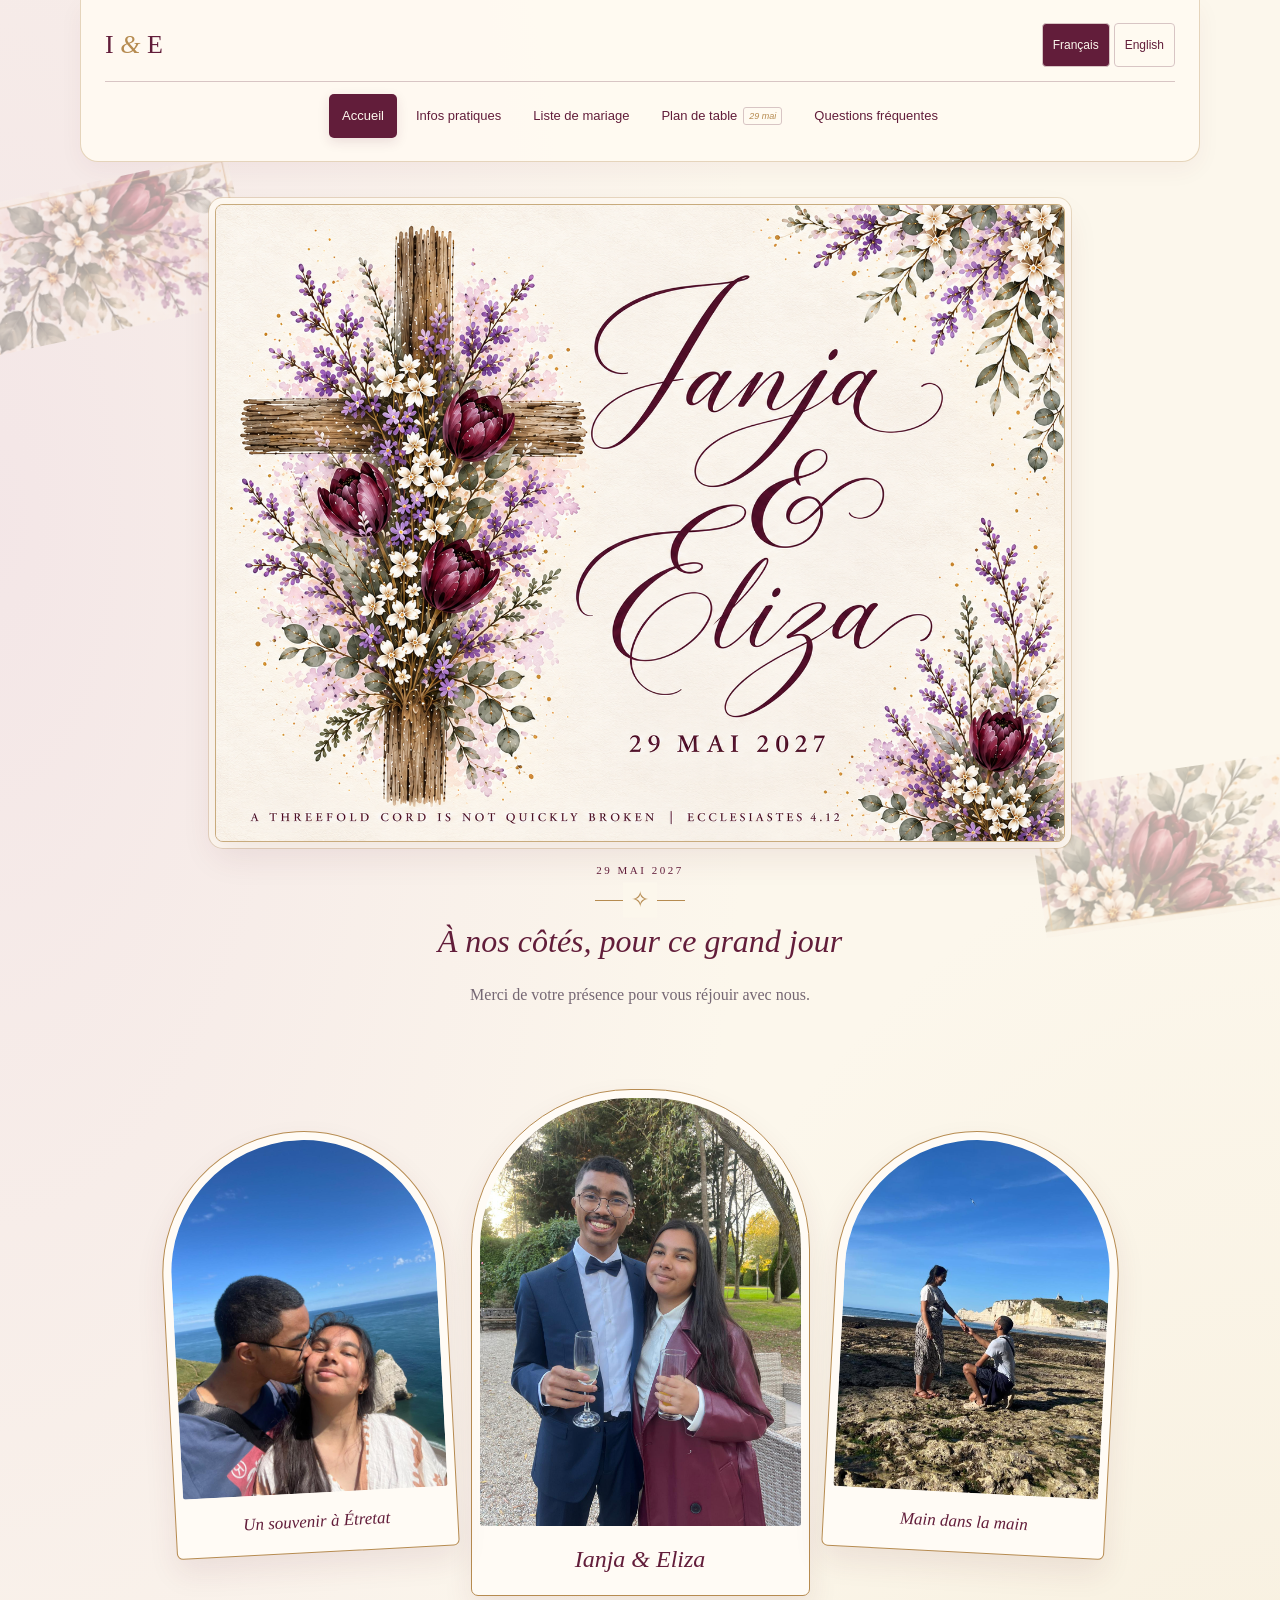
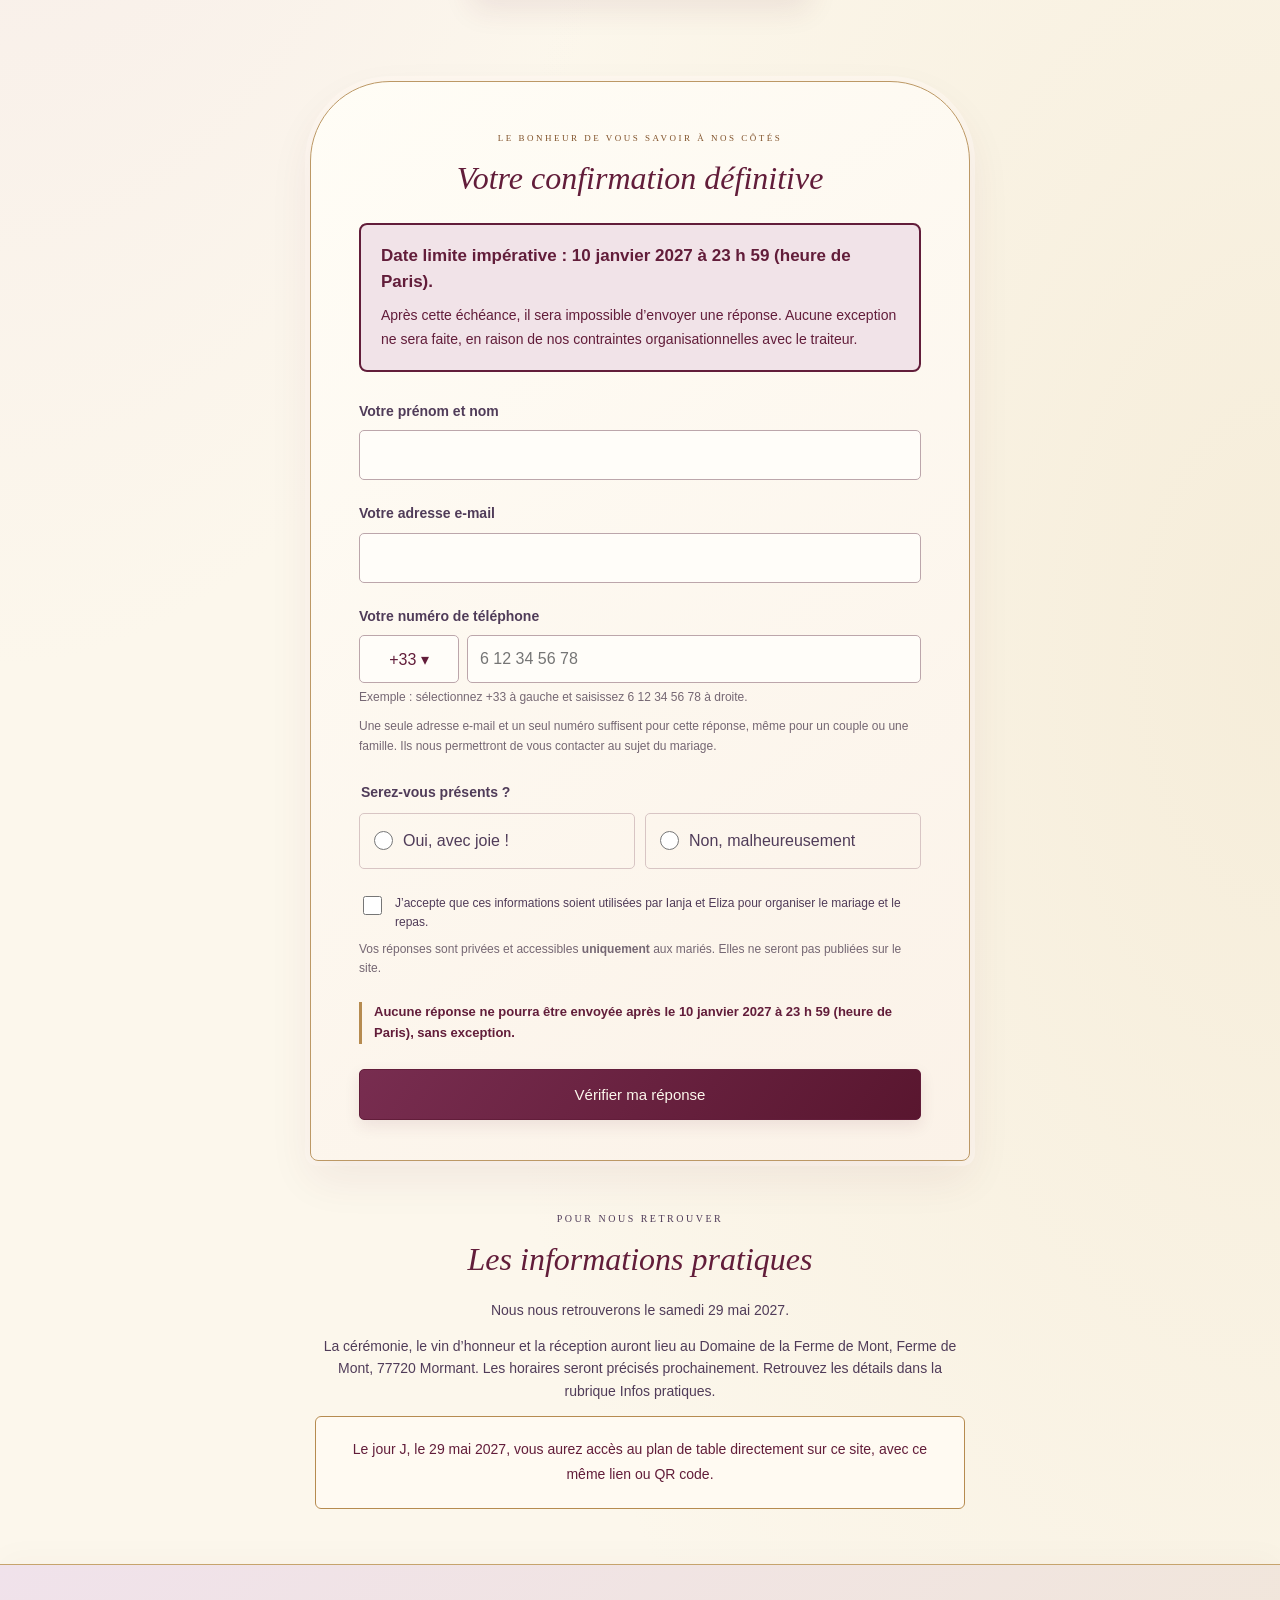
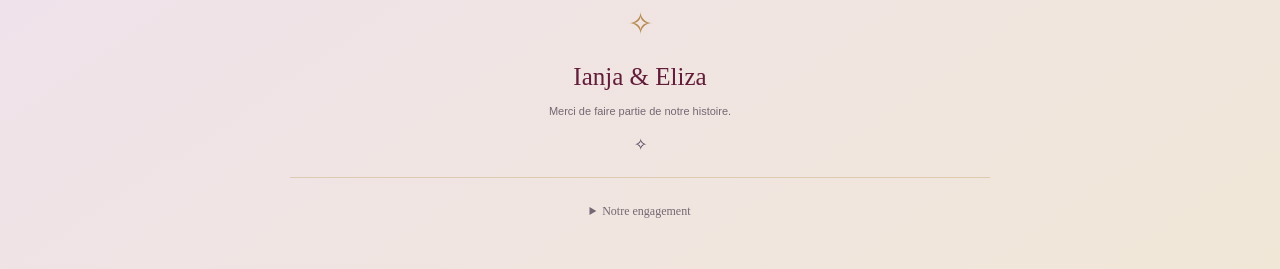
==== commit 3bc7648d: "Add files via upload" ====
--- a/index.html
+++ b/index.html
@@ -28,13 +28,15 @@
 <p class="field-help" data-i18n="contactHelp">Une seule adresse e-mail et un seul numéro suffisent pour cette réponse, même pour un couple ou une famille. Ils nous permettront de vous contacter au sujet du mariage.</p>
 <fieldset><legend data-i18n="attending">Serez-vous présents ?</legend><div class="choices"><label><input type="radio" name="attendance" value="yes" required><span data-i18n="yes">Oui, avec joie !</span></label><label><input type="radio" name="attendance" value="no"><span data-i18n="no">Non, malheureusement</span></label></div></fieldset>
 <div id="guest-fields" hidden>
+<fieldset class="age-options"><legend data-i18n="yourAge">Votre tranche d’âge le jour du mariage</legend><div class="age-choices"><label><input type="radio" id="age-baby" name="respondentAge" value="baby" disabled><span data-i18n="ageBaby">Bébés / nourrissons (0 à 3 ans)</span></label><label><input type="radio" id="age-child" name="respondentAge" value="child" disabled><span data-i18n="ageChild">Enfants et ados (4 à 14 ans)</span></label><label><input type="radio" id="age-adult" name="respondentAge" value="adult" disabled><span data-i18n="ageAdult">Adultes (15 ans et plus)</span></label></div></fieldset>
+<div class="notice family-note"><p data-i18n="babiesNote">Les bébés et nourrissons (0 à 3 ans) resteront avec leurs parents. Merci aux parents de prévoir leur nourriture pour le dîner et la soirée.</p><p data-i18n="childrenNote">Pour le dîner, les enfants et ados (4 à 14 ans) seront accueillis dans une salle annexe, avec un ou plusieurs baby-sitters / animateurs.</p></div>
 <fieldset id="event-fields"><legend data-i18n="events">À quels moments serez-vous présents ?</legend><p class="notice" id="ceremony-rule" data-i18n="ceremonyRule">Si vous participez à notre mariage, votre présence à la cérémonie est obligatoire, y compris si vous venez uniquement au vin d’honneur ou à la réception ensuite.</p><div class="choices event-choices"><label><input type="checkbox" id="ceremony" name="ceremony" value="yes" disabled aria-describedby="ceremony-rule"><span data-i18n="ceremony">Cérémonie (obligatoire)</span></label><label><input type="checkbox" id="drinks" name="drinks" value="yes" disabled><span data-i18n="drinks">Vin d’honneur</span></label><label><input type="checkbox" id="reception" name="reception" value="yes" disabled><span data-i18n="reception">Réception / dîner</span></label></div><p class="field-help" data-i18n="eventsHelp">Ces choix s’appliquent à toutes les personnes de cette réponse. Si vos présences diffèrent, remplissez une réponse séparée pour les personnes concernées.</p></fieldset>
 <p class="notice" data-i18n="invitationRule">Seules les personnes nommées sur l’invitation que vous avez reçue pourront être prises en compte. Si vous ajoutez une personne qui n’y figure pas, nous vous contacterons pour vous expliquer que nous ne pourrons malheureusement pas l’accueillir.</p>
 <p class="field-help" data-i18n="guestHelp">Vous êtes déjà inclus dans cette réponse. Vous venez seul(e) ? N’ajoutez personne. Pour un couple ou une famille, ajoutez chaque autre personne invitée qui sera présente.</p>
 <div id="additional-guests"></div>
 <button type="button" id="add-guest" class="secondary" data-i18n="addGuest">+ Ajouter un invité</button>
 <p id="guest-total" role="status" aria-live="polite"></p>
-<input type="hidden" id="guest-count" name="guestCount" value="1" disabled><input type="hidden" id="guest-names" name="guestNames" disabled>
+<input type="hidden" id="guest-count" name="guestCount" value="1" disabled><input type="hidden" id="guest-names" name="guestNames" disabled><input type="hidden" id="guest-ages" name="guestAges" disabled>
 <label for="diet" data-i18n="diet">Restrictions alimentaires ou allergies (facultatif)</label><p class="field-help" id="diet-help" data-i18n="dietHelp">Précisez le nom de la personne concernée et uniquement les informations utiles au repas.</p><textarea id="diet" name="diet" rows="3" maxlength="2000" aria-describedby="diet-help" disabled></textarea>
 </div>
 <label class="consent"><input type="checkbox" name="consent" value="yes" required><span data-i18n="consent">J’accepte que ces informations soient utilisées par Ianja et Eliza pour organiser le mariage et le repas.</span></label>
--- a/confirmation.css
+++ b/confirmation.css
@@ -5,3 +5,4 @@
 .phone-inline{display:grid;grid-template-columns:100px minmax(0,1fr);gap:8px;align-items:stretch}.phone-prefix{position:relative;min-width:0;border:1px solid #bca6ab;background:#fffdf9;border-radius:5px;display:flex;align-items:center;justify-content:center}.phone-prefix #dial-code{font:16px Arial,sans-serif;color:var(--wine);pointer-events:none}.phone-prefix #phone-country{position:absolute;inset:0;width:100%;height:100%;opacity:0;cursor:pointer;padding:0;margin:0}.phone-prefix:focus-within{outline:3px solid var(--gold);outline-offset:3px}#rsvp .phone-inline #contact-phone{min-width:0;margin:0;height:100%}@media(max-width:380px){.phone-inline{grid-template-columns:82px minmax(0,1fr);gap:6px}}
 .review{margin-top:25px;padding:22px 18px;background:#eee5eb;border:1px solid var(--line);border-radius:8px}.review h3{font:26px/1.3 Georgia,serif;color:var(--wine);margin:0 0 12px}.review p{font-size:13px}.review dl{margin:20px 0;overflow-wrap:anywhere}.review dt{font-size:12px;font-weight:600;margin:14px 0 3px;color:var(--wine)}.review dd{font-size:14px;white-space:pre-wrap;margin:0}.review-actions{display:flex;gap:12px;flex-wrap:wrap}.review-actions button{flex:1 1 180px}.review [disabled]{opacity:.55;cursor:not-allowed}#email-notice{overflow-wrap:anywhere}
 .deadline-notice{margin:24px 0;padding:18px 20px;border:2px solid var(--wine);border-radius:8px;background:#f1e3e8;color:var(--wine)}.deadline-notice .deadline{font-size:17px;color:var(--wine);margin:0 0 10px;text-align:left;line-height:1.5}.deadline-notice>p:last-child{font-size:14px;line-height:1.7;margin:0}.deadline-reminder{margin:24px 0 12px;font-size:13px;font-weight:600;color:var(--wine);border-left:3px solid var(--gold);padding-left:12px}#seating-notice{padding:20px;border:1px solid var(--gold);border-radius:6px;background:#fffaf2;color:var(--wine);line-height:1.8}
+.age-choices{display:grid;gap:9px}.age-choices>label{display:flex;align-items:center;gap:10px;font-size:13px;padding:12px;border:1px solid var(--line);border-radius:5px;background:#fffdf8;cursor:pointer}.age-choices input{accent-color:var(--wine);width:18px;height:18px;flex-shrink:0;margin:0}.age-choices>label:has(input:checked){background:#efe1e9;border-color:var(--wine)}#rsvp .age-options legend{font-weight:600;font-size:13px;margin-bottom:9px}.family-note p{margin:8px 0;font-size:13px;line-height:1.8}
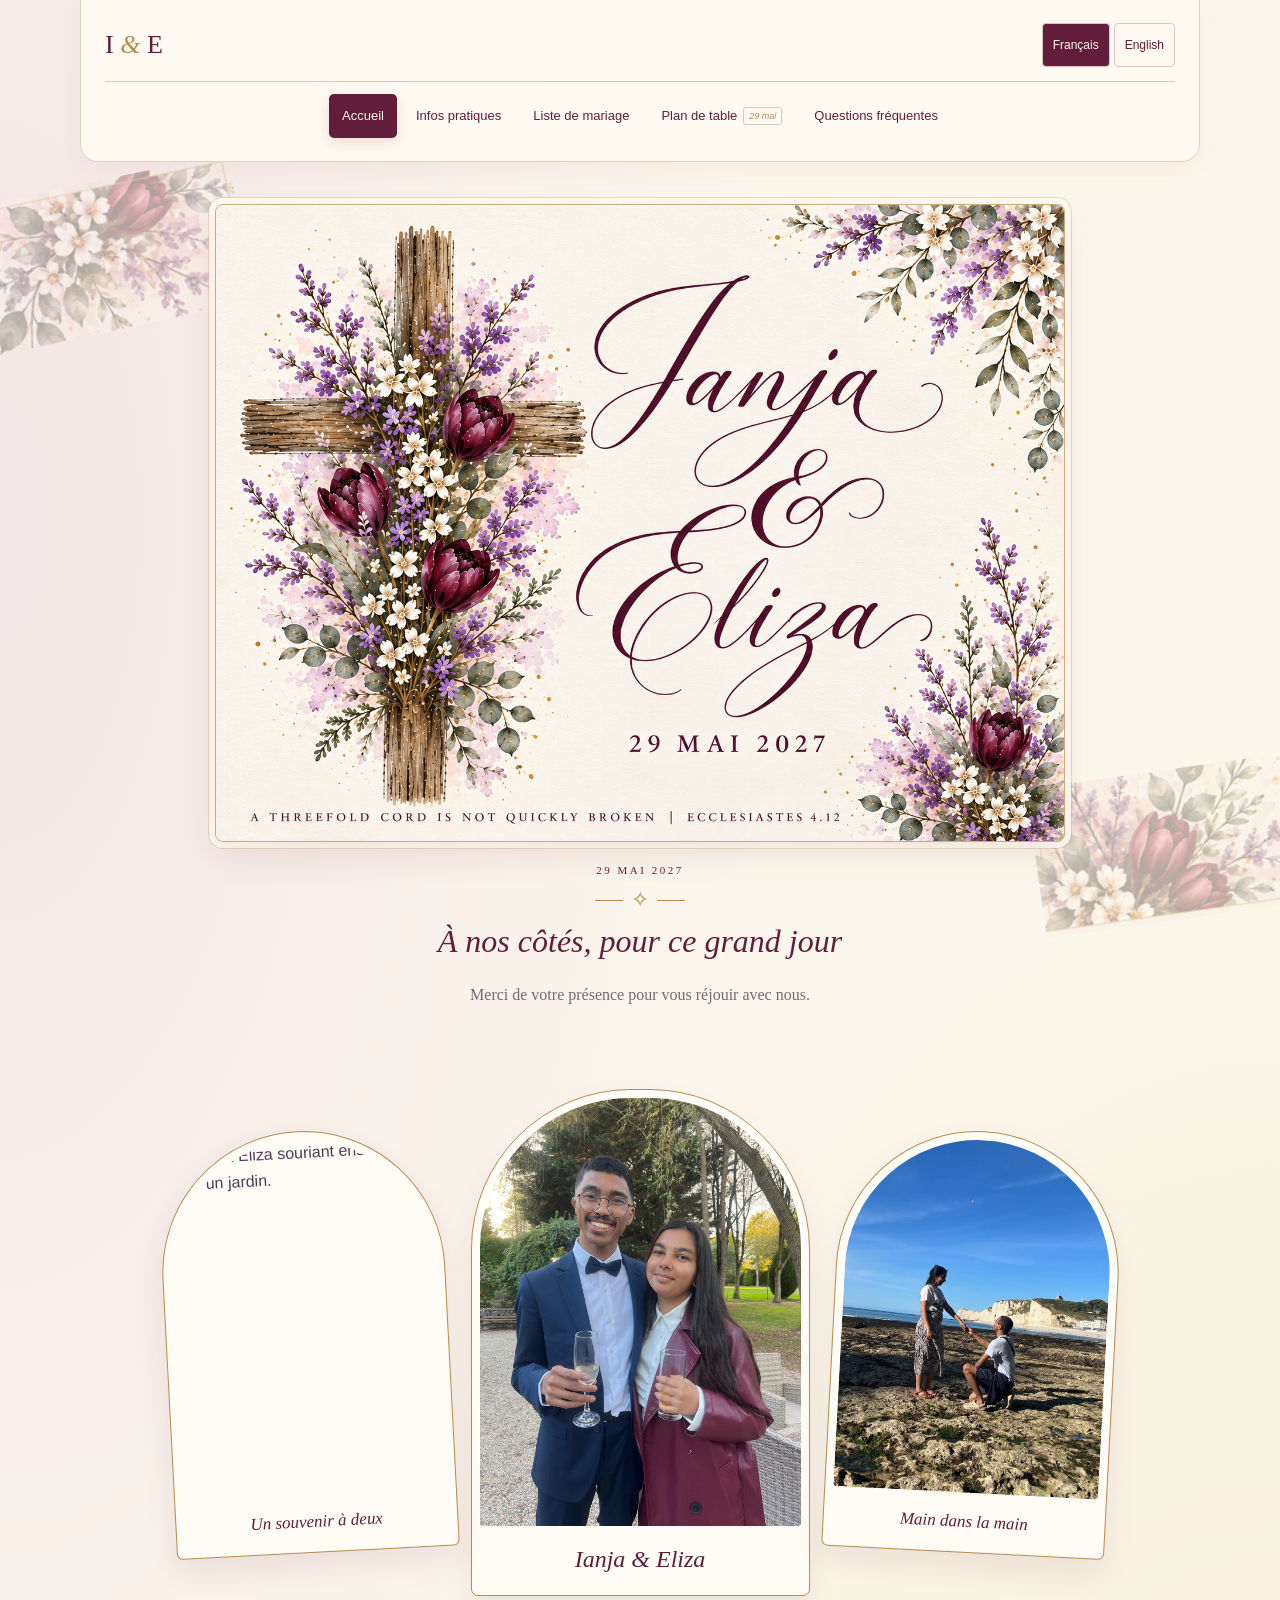
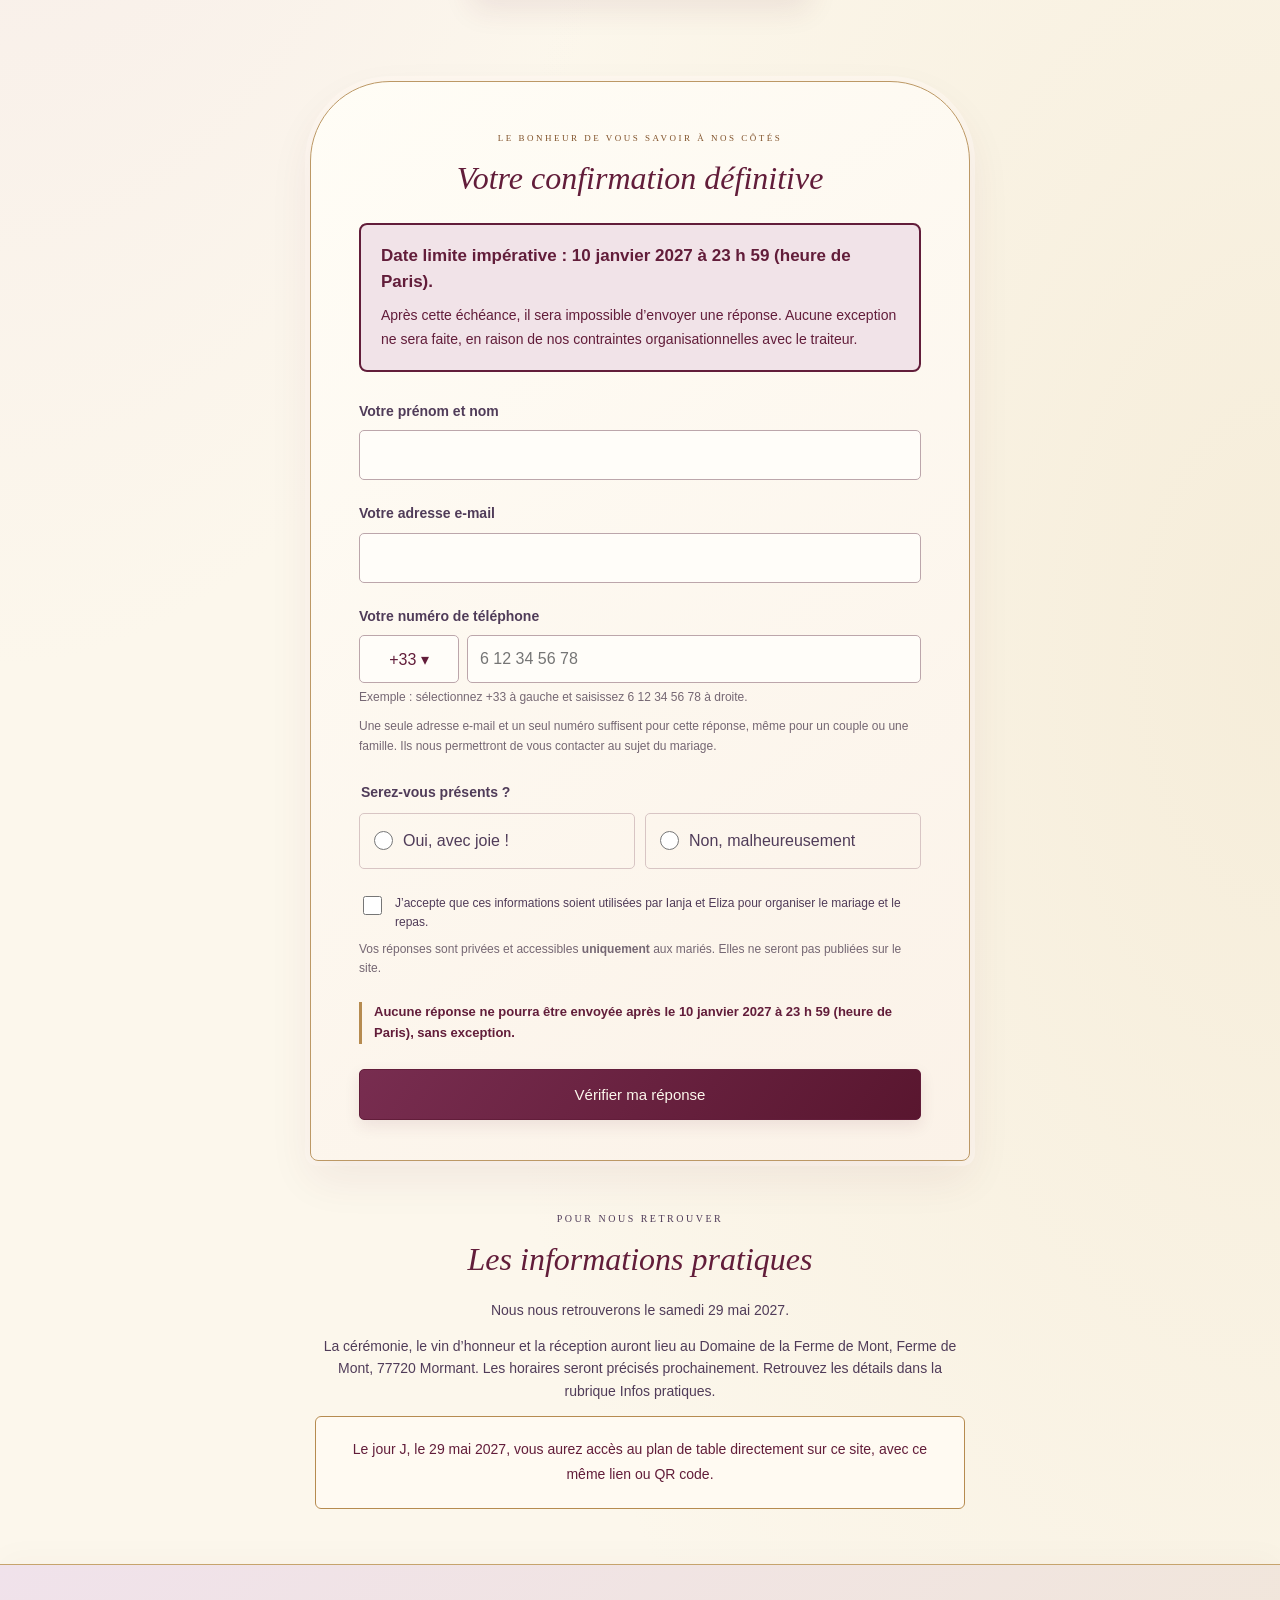
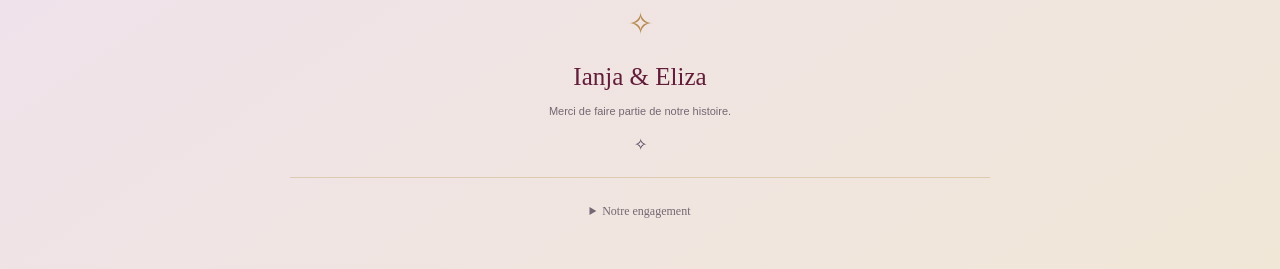
==== commit 94d0f648: "Add files via upload" ====
--- a/index.html
+++ b/index.html
@@ -12,7 +12,7 @@
 <header class="top"><a href="./" aria-label="Ianja & Eliza">I <span>&</span> E</a><nav class="languages" aria-label="Langue / Language"><button type="button" data-lang="fr" lang="fr" aria-pressed="true">Français</button><button type="button" data-lang="en" lang="en" aria-pressed="false">English</button></nav></header>
 <main>
 <section class="hero"><h1 class="sr-only">Ianja & Eliza — 29 mai 2027</h1><img class="welcome-art" src="images/panneau-mariage.png" width="1448" height="1086" alt="Ianja & Eliza · 29 mai 2027" fetchpriority="high"><p class="date" data-i18n="date">29 MAI 2027</p><div class="rule" aria-hidden="true"></div><h2 data-i18n="welcome">À nos côtés, pour ce grand jour</h2><p class="intro" data-i18n="intro">Merci de votre présence pour vous réjouir avec nous.</p></section>
-<section class="rsvp-photos" aria-label="Ianja & Eliza"><figure><img src="images/etretat-bisous.jpeg" width="1200" height="1600" decoding="async" alt="Ianja & Eliza · Étretat"><figcaption data-page-fr="Un souvenir à Étretat" data-page-en="A memory from Étretat">Un souvenir à Étretat</figcaption></figure><figure><img src="images/soa-et-m.jpeg" width="1200" height="1600" decoding="async" alt="Ianja & Eliza"><figcaption>Ianja & Eliza</figcaption></figure><figure><img src="images/etretat-plage.jpeg" width="1600" height="1200" loading="lazy" decoding="async" alt="Ianja & Eliza · Étretat"><figcaption data-page-fr="Main dans la main" data-page-en="Hand in hand">Main dans la main</figcaption></figure></section>
+<section class="rsvp-photos" aria-label="Ianja & Eliza"><figure><img src="images/souvenir-jardin.jpeg" width="1200" height="1600" decoding="async" alt="Ianja et Eliza souriant ensemble dans un jardin." data-alt-fr="Ianja et Eliza souriant ensemble dans un jardin." data-alt-en="Ianja and Eliza smiling together in a garden."><figcaption data-page-fr="Un souvenir à deux" data-page-en="A memory together">Un souvenir à deux</figcaption></figure><figure><img src="images/soa-et-m.jpeg" width="1200" height="1600" decoding="async" alt="Ianja & Eliza"><figcaption>Ianja & Eliza</figcaption></figure><figure><img src="images/etretat-plage.jpeg" width="1600" height="1200" loading="lazy" decoding="async" alt="Ianja & Eliza · Étretat"><figcaption data-page-fr="Main dans la main" data-page-en="Hand in hand">Main dans la main</figcaption></figure></section>
 <p class="photo-scroll-hint" data-page-fr="Faites glisser pour découvrir nos photos ↔" data-page-en="Swipe to see our photos ↔">Faites glisser pour découvrir nos photos ↔</p>
 <section id="registration" class="rsvp-card" aria-labelledby="rsvp-title">
 <p class="eyebrow" data-i18n="eyebrow">LE BONHEUR DE VOUS SAVOIR À NOS CÔTÉS</p><h2 id="rsvp-title" data-i18n="title">Votre confirmation définitive</h2><div class="deadline-notice"><p class="deadline"><strong data-i18n="deadline">Date limite impérative : 10 janvier 2027 à 23 h 59 (heure de Paris).</strong></p><p data-i18n="deadlineRule">Après cette échéance, il sera impossible d’envoyer une réponse. Aucune exception ne sera faite, en raison de nos contraintes organisationnelles avec le traiteur.</p></div>
--- a/photos.css
+++ b/photos.css
@@ -19,7 +19,7 @@
 .photo-gallery{display:grid;grid-template-columns:1fr;gap:25px;max-width:400px;margin:30px auto 0}
 .photo-gallery figure{margin:0;padding:10px 10px 0;background:#fffaf2;border:1px solid #d9c2ac;box-shadow:0 8px 22px #59162f0b;border-radius:140px 140px 5px 5px;overflow:hidden}
 .photo-gallery img{display:block;width:100%;height:auto;aspect-ratio:4/5;object-fit:cover;border-radius:130px 130px 2px 2px}
-.photo-gallery figure:first-child img{object-position:50% 85%}
+.photo-gallery figure:first-child img{object-position:50% 15%}
 .photo-gallery figure:nth-child(2) img{object-position:46% 60%}
 .photo-gallery figure:nth-child(3) img{object-position:50% 40%}
 .photo-gallery figcaption{font:italic 20px Georgia,serif;color:var(--wine);padding:20px 6px}
--- a/elegance.css
+++ b/elegance.css
@@ -15,7 +15,7 @@
 .rsvp-photos figure{min-width:0;margin:0;padding:8px 8px 0;border:1px solid #b68b50;border-radius:160px 160px 7px 7px;background:#fffbf5;box-shadow:0 14px 30px #621d3a17}
 .rsvp-photos figure:first-child{transform:rotate(-3deg)}.rsvp-photos figure:last-child{transform:rotate(3deg)}
 .rsvp-photos figure img{display:block;width:100%;height:auto;aspect-ratio:3/4;object-fit:cover;border-radius:150px 150px 3px 3px}
-.rsvp-photos figure:first-child img{object-position:50% 88%}.rsvp-photos figure:nth-child(2) img{object-position:50% 40%;aspect-ratio:3/4}.rsvp-photos figure:last-child img{object-position:46% 60%}
+.rsvp-photos figure:first-child img{object-position:50% 15%}.rsvp-photos figure:nth-child(2) img{object-position:50% 40%;aspect-ratio:3/4}.rsvp-photos figure:last-child img{object-position:46% 60%}
 .rsvp-photos figcaption{padding:17px 4px 19px;text-align:center;color:var(--wine);font:italic 17px/1.4 Georgia,serif}.rsvp-photos figure:nth-child(2) figcaption{font-size:24px}
 @media(min-width:1200px){body::before,body::after{width:270px;height:260px;opacity:.32}body::before{left:-25px}body::after{right:-25px}}
 @media(max-width:700px){body::before,body::after{width:130px;height:150px;opacity:.16}body::before{left:-35px;top:160px}body::after{right:-25px}.hero .welcome-art{width:96%;margin:5px auto 0}.rsvp-photos{display:flex;align-items:center;overflow-x:auto;scroll-snap-type:x mandatory;gap:18px;margin:15px -12px 40px;padding:12px 24px 24px;scroll-padding-left:24px}.rsvp-photos figure{flex:0 0 82%;max-width:390px;scroll-snap-align:center;border-radius:170px 170px 7px 7px;transform:none!important}.rsvp-photos figure img{aspect-ratio:4/5!important;border-radius:160px 160px 3px 3px}.rsvp-photos figcaption{font-size:18px}.rsvp-photos::after{content:'';flex:0 0 6px}.top{border-radius:0 0 12px 12px}.rsvp-card{box-shadow:0 12px 28px #621d3a12}}
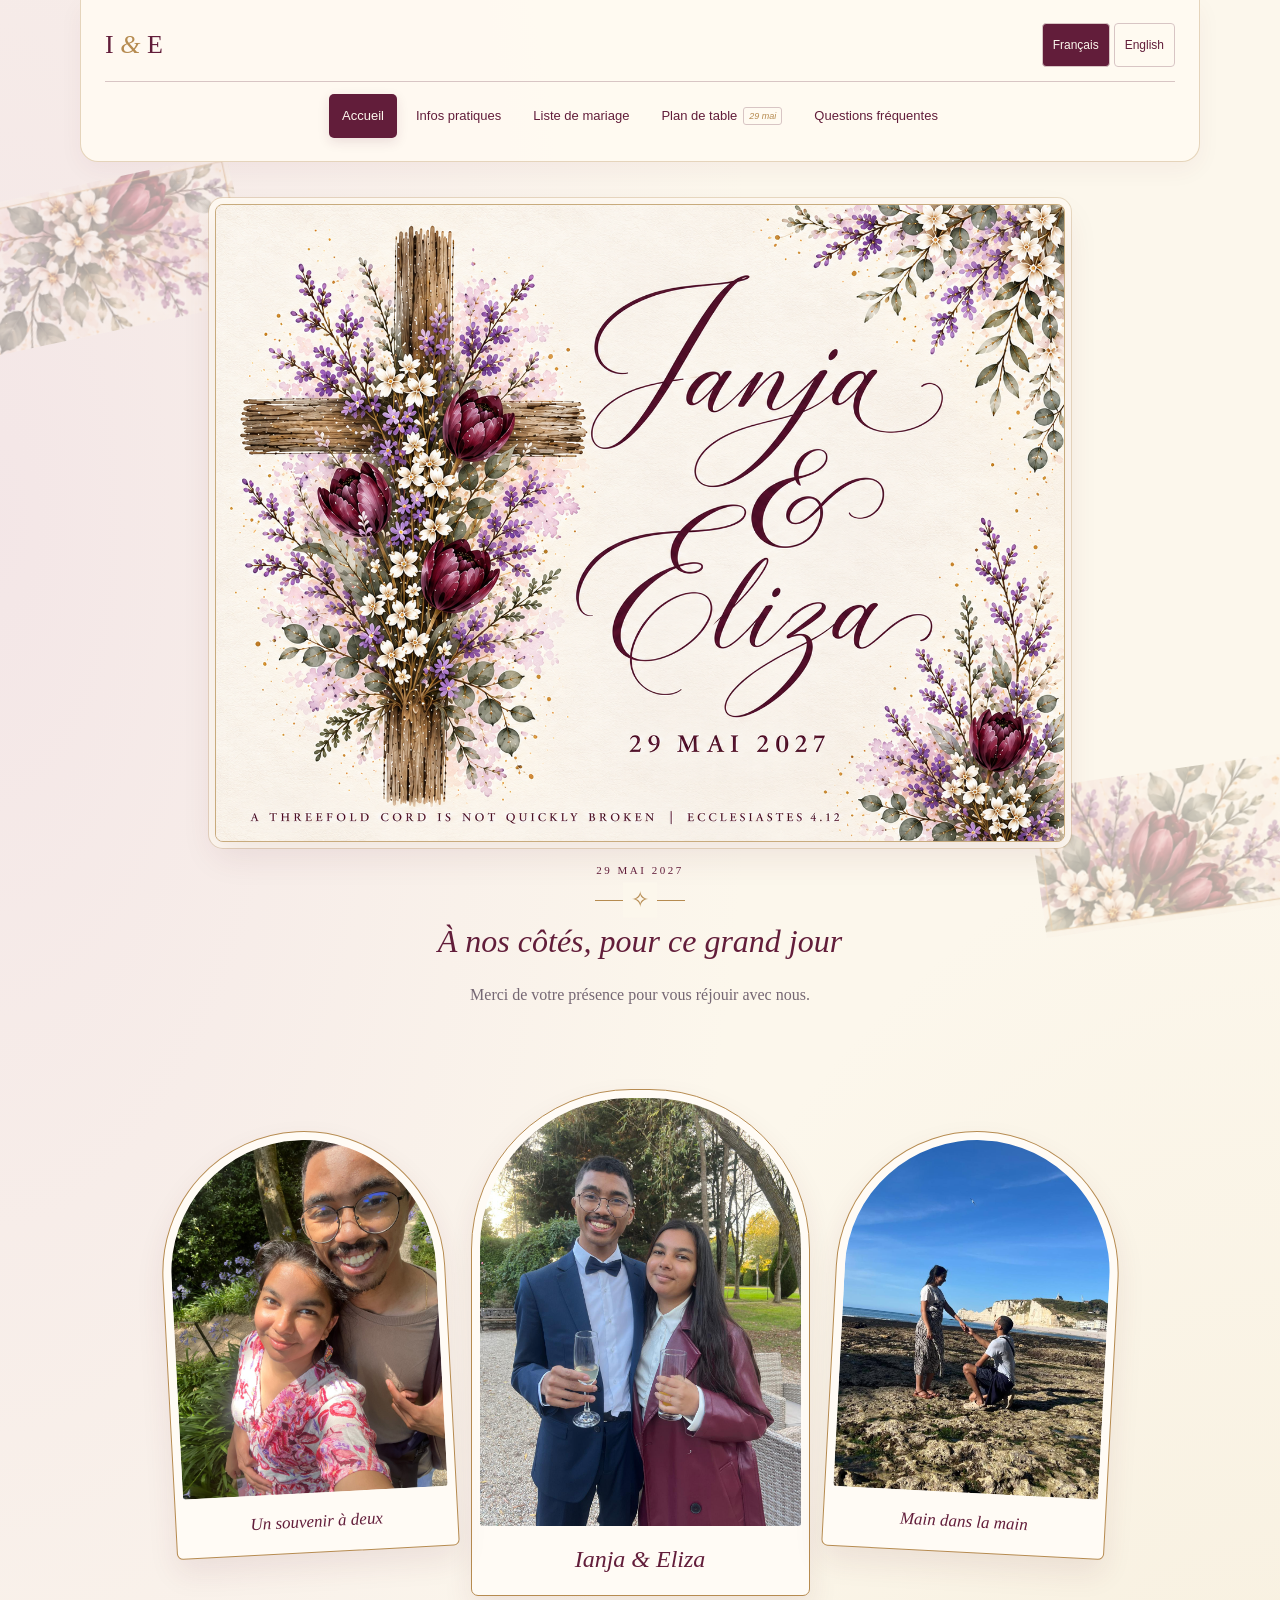
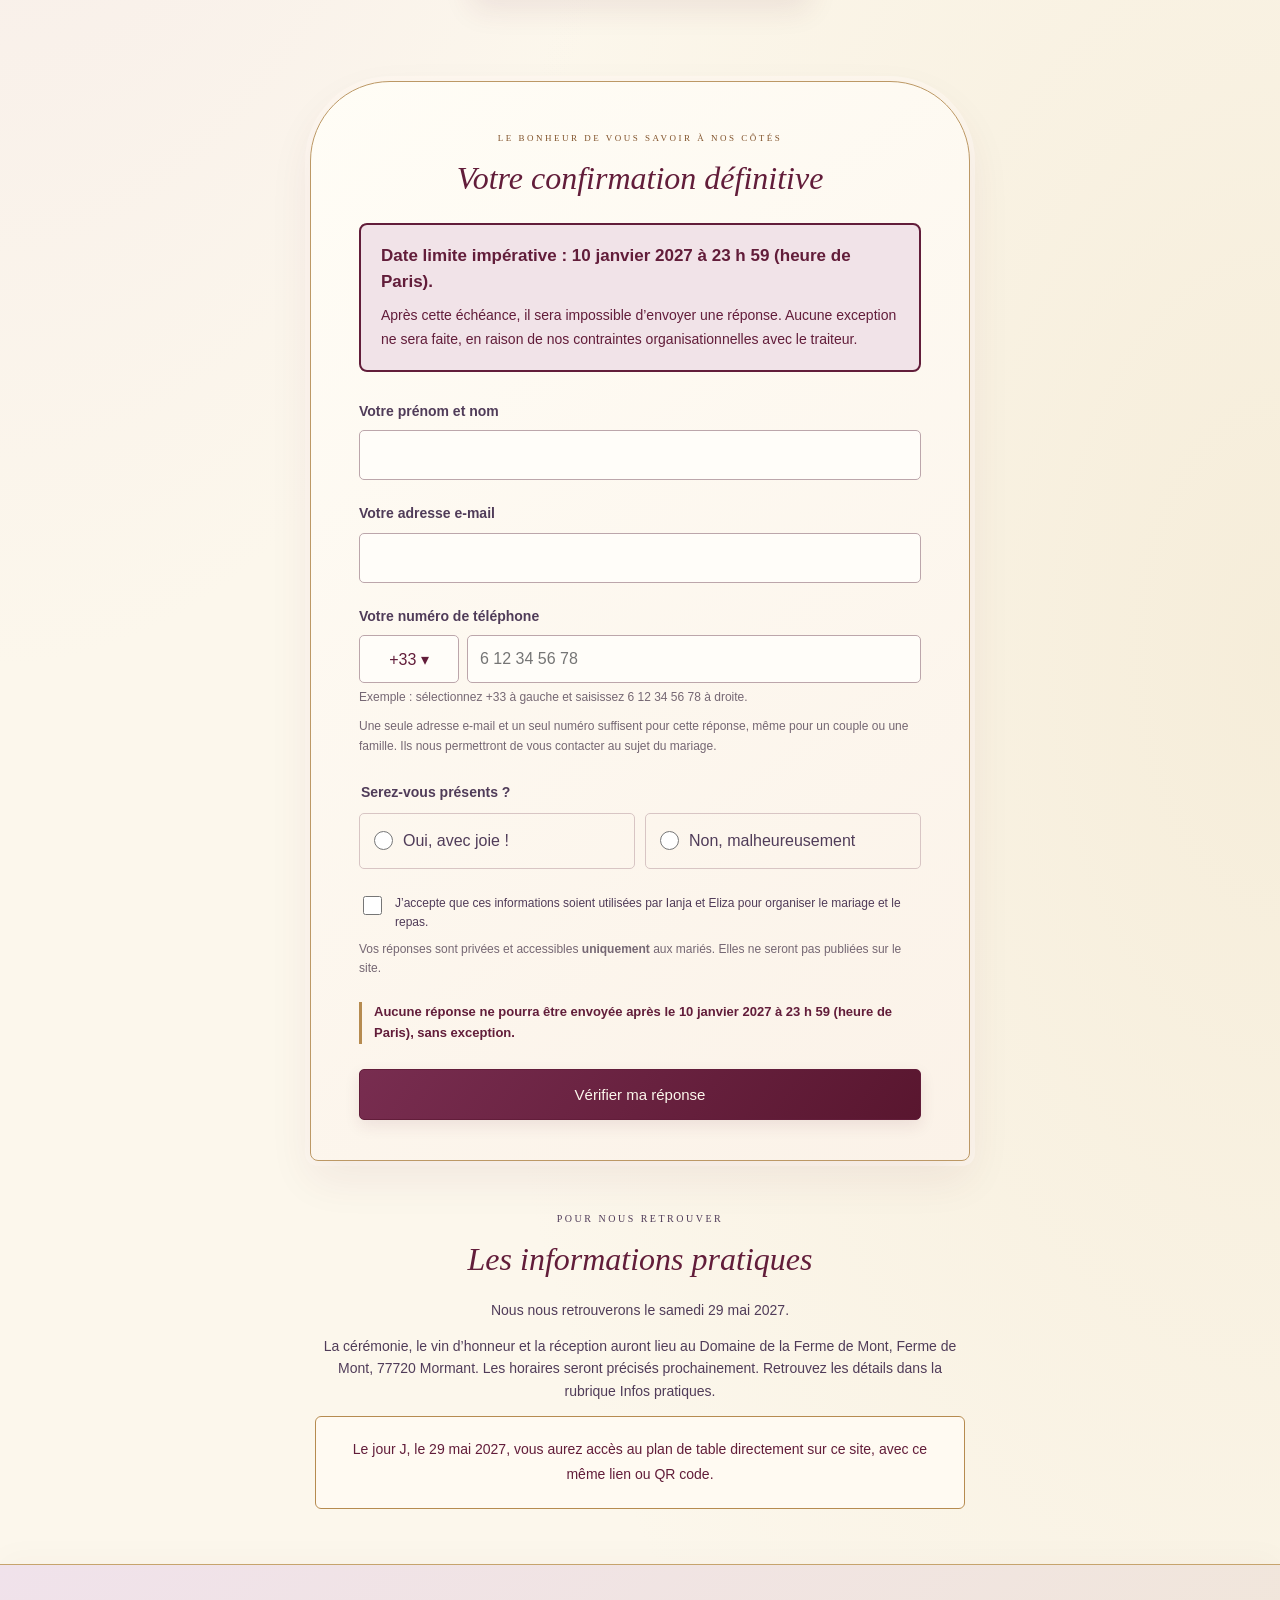
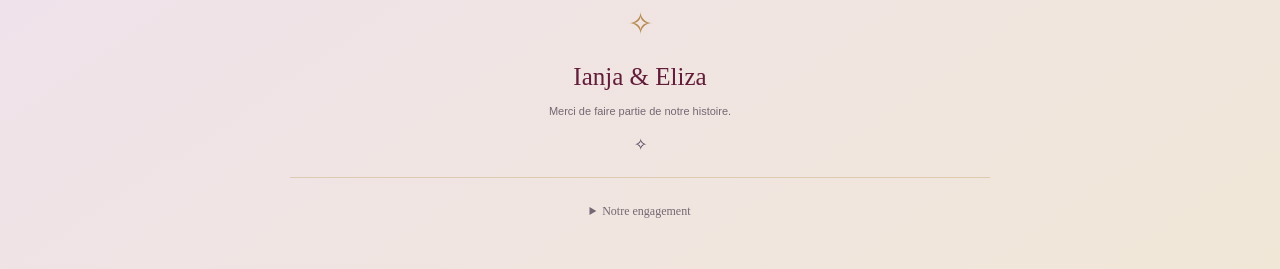
==== commit b40d5c10: "Add files via upload" ====
--- a/index.html
+++ b/index.html
@@ -29,7 +29,7 @@
 <fieldset><legend data-i18n="attending">Serez-vous présents ?</legend><div class="choices"><label><input type="radio" name="attendance" value="yes" required><span data-i18n="yes">Oui, avec joie !</span></label><label><input type="radio" name="attendance" value="no"><span data-i18n="no">Non, malheureusement</span></label></div></fieldset>
 <div id="guest-fields" hidden>
 <fieldset class="age-options"><legend data-i18n="yourAge">Votre tranche d’âge le jour du mariage</legend><div class="age-choices"><label><input type="radio" id="age-baby" name="respondentAge" value="baby" disabled><span data-i18n="ageBaby">Bébés / nourrissons (0 à 3 ans)</span></label><label><input type="radio" id="age-child" name="respondentAge" value="child" disabled><span data-i18n="ageChild">Enfants et ados (4 à 14 ans)</span></label><label><input type="radio" id="age-adult" name="respondentAge" value="adult" disabled><span data-i18n="ageAdult">Adultes (15 ans et plus)</span></label></div></fieldset>
-<div class="notice family-note"><p data-i18n="babiesNote">Les bébés et nourrissons (0 à 3 ans) resteront avec leurs parents. Merci aux parents de prévoir leur nourriture pour le dîner et la soirée.</p><p data-i18n="childrenNote">Pour le dîner, les enfants et ados (4 à 14 ans) seront accueillis dans une salle annexe, avec un ou plusieurs baby-sitters / animateurs.</p></div>
+<div class="notice family-note"><p data-i18n="babiesNote">Les bébés et nourrissons (0 à 3 ans) resteront avec leurs parents, sans chaise ni place dédiée. Merci aux parents de prévoir leur nourriture pour le dîner et la soirée.</p><p data-i18n="childrenNote">Pour le dîner, les enfants et ados (4 à 14 ans) seront accueillis dans une salle annexe, en placement libre, avec un ou plusieurs baby-sitters / animateurs. Seuls les adultes (15 ans et plus) auront une place réservée dans la salle principale.</p></div>
 <fieldset id="event-fields"><legend data-i18n="events">À quels moments serez-vous présents ?</legend><p class="notice" id="ceremony-rule" data-i18n="ceremonyRule">Si vous participez à notre mariage, votre présence à la cérémonie est obligatoire, y compris si vous venez uniquement au vin d’honneur ou à la réception ensuite.</p><div class="choices event-choices"><label><input type="checkbox" id="ceremony" name="ceremony" value="yes" disabled aria-describedby="ceremony-rule"><span data-i18n="ceremony">Cérémonie (obligatoire)</span></label><label><input type="checkbox" id="drinks" name="drinks" value="yes" disabled><span data-i18n="drinks">Vin d’honneur</span></label><label><input type="checkbox" id="reception" name="reception" value="yes" disabled><span data-i18n="reception">Réception / dîner</span></label></div><p class="field-help" data-i18n="eventsHelp">Ces choix s’appliquent à toutes les personnes de cette réponse. Si vos présences diffèrent, remplissez une réponse séparée pour les personnes concernées.</p></fieldset>
 <p class="notice" data-i18n="invitationRule">Seules les personnes nommées sur l’invitation que vous avez reçue pourront être prises en compte. Si vous ajoutez une personne qui n’y figure pas, nous vous contacterons pour vous expliquer que nous ne pourrons malheureusement pas l’accueillir.</p>
 <p class="field-help" data-i18n="guestHelp">Vous êtes déjà inclus dans cette réponse. Vous venez seul(e) ? N’ajoutez personne. Pour un couple ou une famille, ajoutez chaque autre personne invitée qui sera présente.</p>
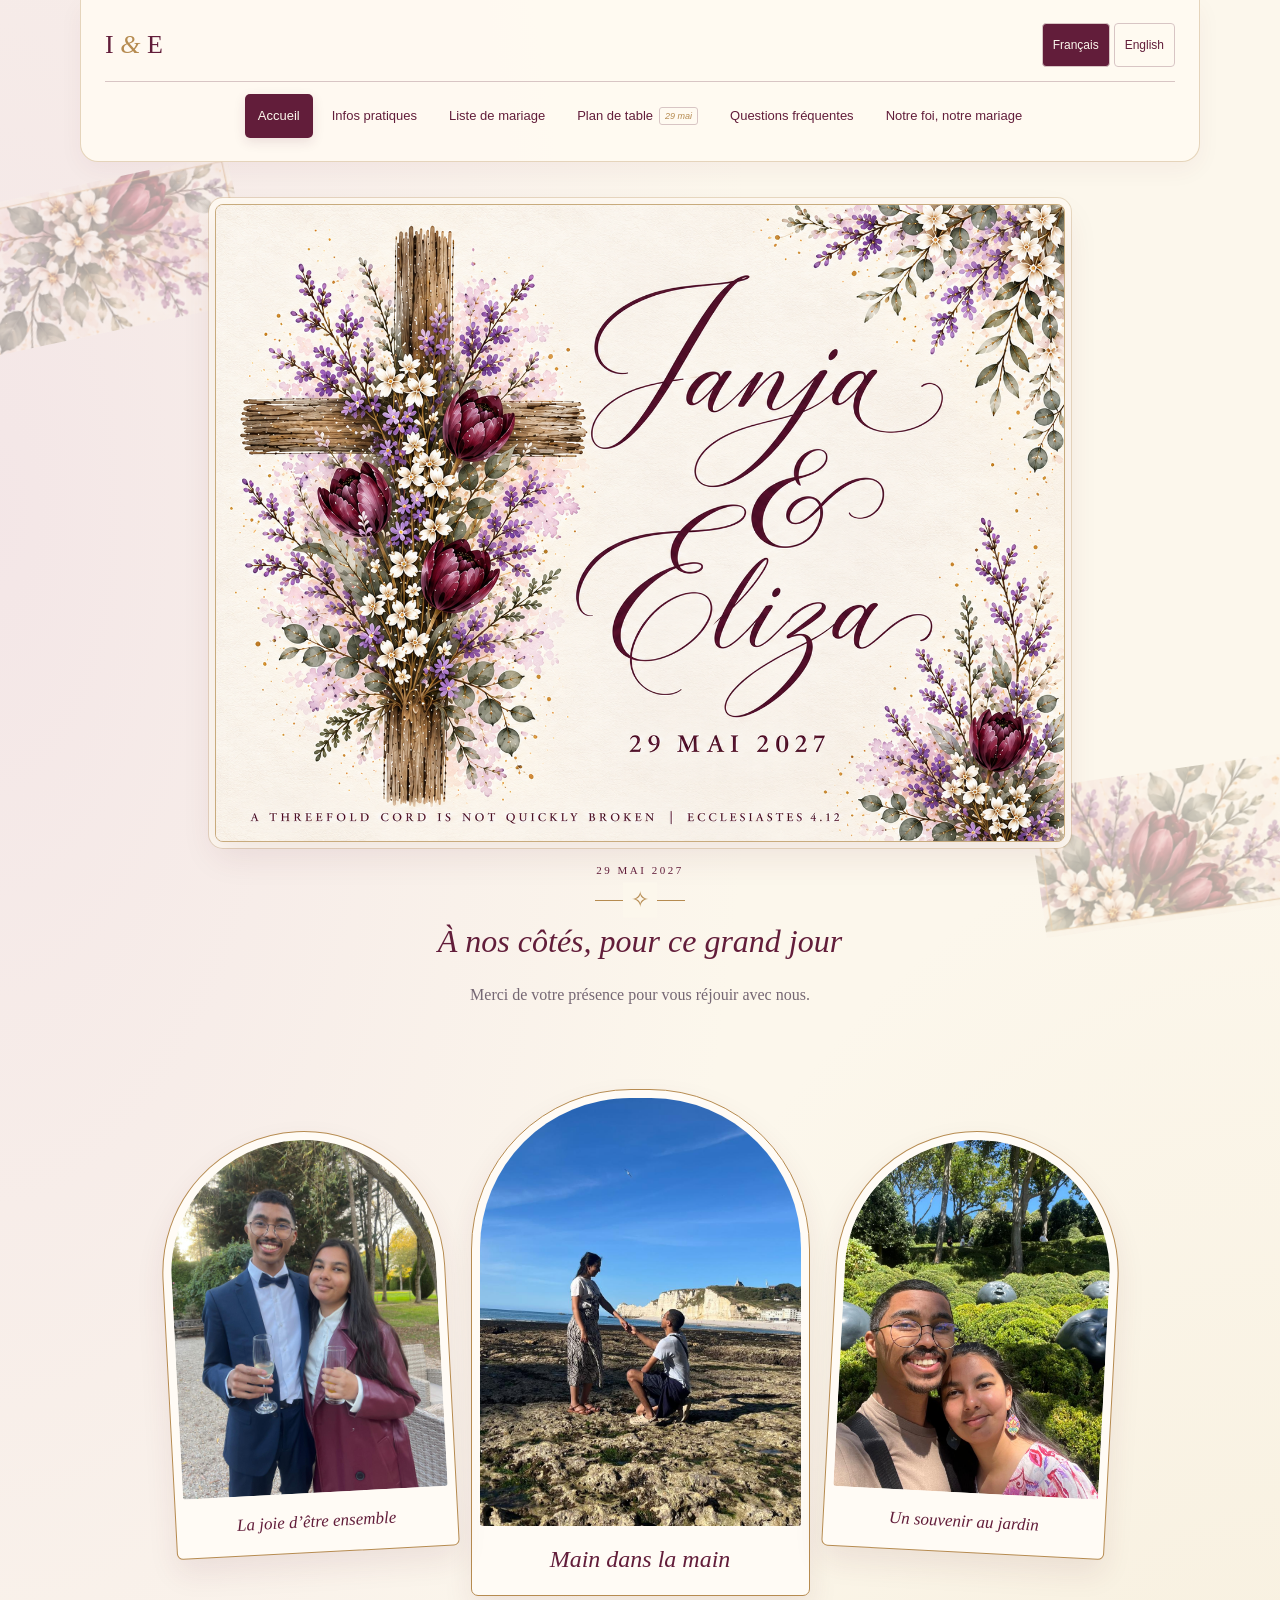
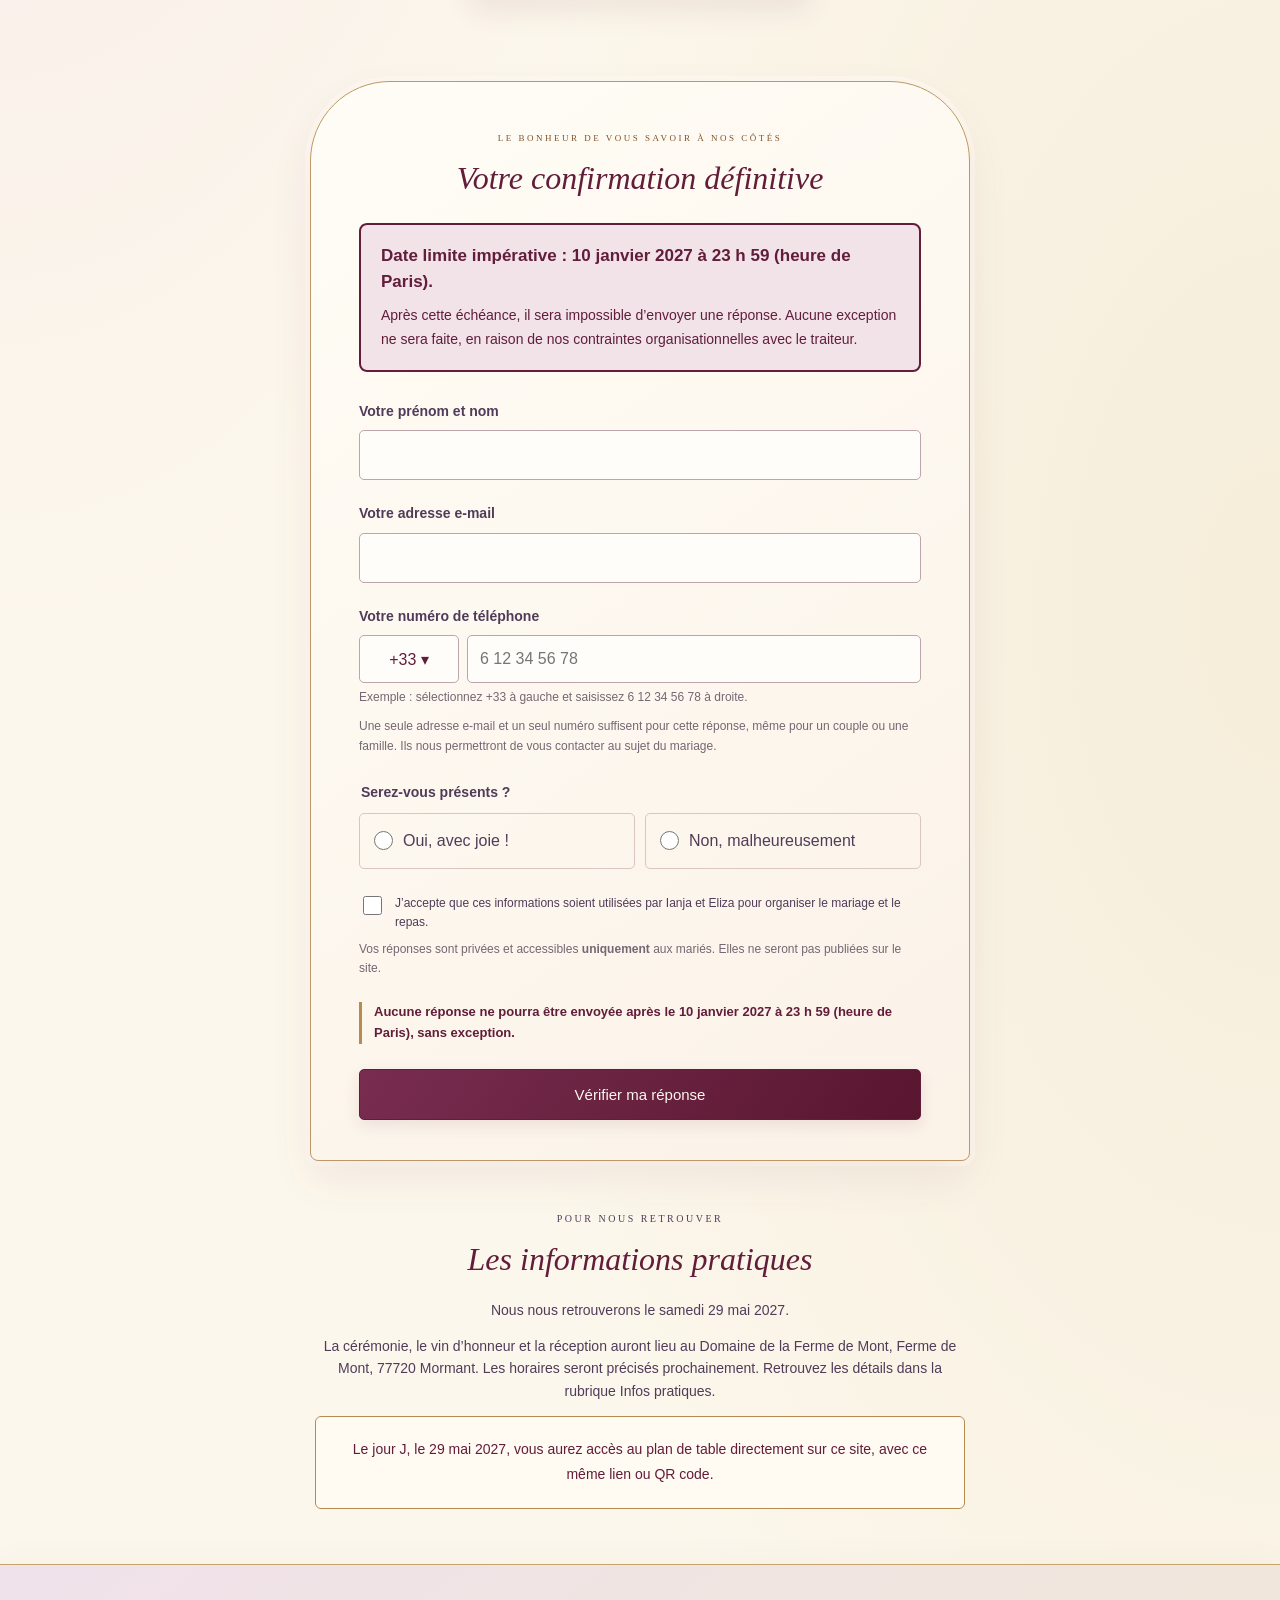
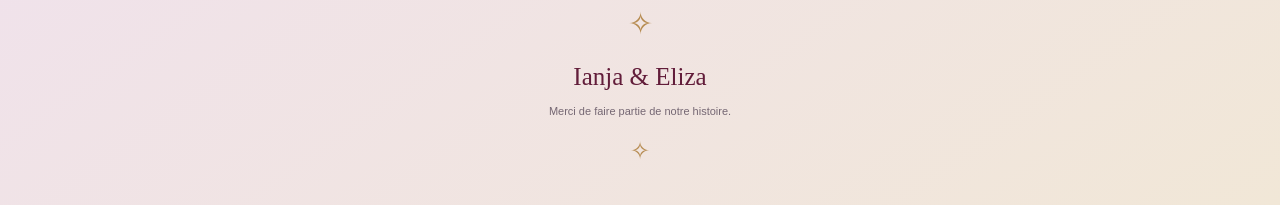
==== commit 22f3415f: "Add files via upload" ====
--- a/index.html
+++ b/index.html
@@ -6,13 +6,13 @@
 <link rel="stylesheet" href="navigation.css">
 <script defer src="configuration.js"></script><script defer src="telephone-lib.js"></script><script defer src="exemples-telephones.js"></script><script defer src="confirmation.js"></script>
 <script defer src="navigation.js"></script>
-<link rel="stylesheet" href="engagement.css"><script defer src="engagement.js"></script>
+
 <link rel="stylesheet" href="elegance.css">
 </head><body>
 <header class="top"><a href="./" aria-label="Ianja & Eliza">I <span>&</span> E</a><nav class="languages" aria-label="Langue / Language"><button type="button" data-lang="fr" lang="fr" aria-pressed="true">Français</button><button type="button" data-lang="en" lang="en" aria-pressed="false">English</button></nav></header>
 <main>
 <section class="hero"><h1 class="sr-only">Ianja & Eliza — 29 mai 2027</h1><img class="welcome-art" src="images/panneau-mariage.png" width="1448" height="1086" alt="Ianja & Eliza · 29 mai 2027" fetchpriority="high"><p class="date" data-i18n="date">29 MAI 2027</p><div class="rule" aria-hidden="true"></div><h2 data-i18n="welcome">À nos côtés, pour ce grand jour</h2><p class="intro" data-i18n="intro">Merci de votre présence pour vous réjouir avec nous.</p></section>
-<section class="rsvp-photos" aria-label="Ianja & Eliza"><figure><img src="images/souvenir-jardin.jpeg" width="1200" height="1600" decoding="async" alt="Ianja et Eliza souriant ensemble dans un jardin." data-alt-fr="Ianja et Eliza souriant ensemble dans un jardin." data-alt-en="Ianja and Eliza smiling together in a garden."><figcaption data-page-fr="Un souvenir à deux" data-page-en="A memory together">Un souvenir à deux</figcaption></figure><figure><img src="images/soa-et-m.jpeg" width="1200" height="1600" decoding="async" alt="Ianja & Eliza"><figcaption>Ianja & Eliza</figcaption></figure><figure><img src="images/etretat-plage.jpeg" width="1600" height="1200" loading="lazy" decoding="async" alt="Ianja & Eliza · Étretat"><figcaption data-page-fr="Main dans la main" data-page-en="Hand in hand">Main dans la main</figcaption></figure></section>
+<section class="rsvp-photos" aria-label="Ianja & Eliza"><figure><img src="images/soa-et-m.jpeg" width="1200" height="1600" loading="lazy" decoding="async" alt="Ianja et Eliza en tenue de fête, un verre à la main." data-alt-fr="Ianja et Eliza en tenue de fête, un verre à la main." data-alt-en="Ianja and Eliza in formal dress, holding glasses."><figcaption data-page-fr="La joie d’être ensemble" data-page-en="The joy of being together">La joie d’être ensemble</figcaption></figure><figure><img src="images/etretat-plage.jpeg" width="1600" height="1200" loading="lazy" decoding="async" alt="Ianja à genou devant Eliza, main dans la main à Étretat." data-alt-fr="Ianja à genou devant Eliza, main dans la main à Étretat." data-alt-en="Ianja kneeling before Eliza, holding hands at Étretat."><figcaption data-page-fr="Main dans la main" data-page-en="Hand in hand">Main dans la main</figcaption></figure><figure><img src="images/jardin-statues.jpeg" width="1600" height="1200" loading="lazy" decoding="async" alt="Ianja et Eliza dans un jardin avec des sculptures de visages." data-alt-fr="Ianja et Eliza dans un jardin avec des sculptures de visages." data-alt-en="Ianja and Eliza in a garden with face sculptures."><figcaption data-page-fr="Un souvenir au jardin" data-page-en="A garden memory">Un souvenir au jardin</figcaption></figure></section>
 <p class="photo-scroll-hint" data-page-fr="Faites glisser pour découvrir nos photos ↔" data-page-en="Swipe to see our photos ↔">Faites glisser pour découvrir nos photos ↔</p>
 <section id="registration" class="rsvp-card" aria-labelledby="rsvp-title">
 <p class="eyebrow" data-i18n="eyebrow">LE BONHEUR DE VOUS SAVOIR À NOS CÔTÉS</p><h2 id="rsvp-title" data-i18n="title">Votre confirmation définitive</h2><div class="deadline-notice"><p class="deadline"><strong data-i18n="deadline">Date limite impérative : 10 janvier 2027 à 23 h 59 (heure de Paris).</strong></p><p data-i18n="deadlineRule">Après cette échéance, il sera impossible d’envoyer une réponse. Aucune exception ne sera faite, en raison de nos contraintes organisationnelles avec le traiteur.</p></div>
--- a/photos.css
+++ b/photos.css
@@ -29,3 +29,5 @@
 @media(min-width:700px){.photo-gallery{grid-template-columns:repeat(3,minmax(0,1fr));max-width:none;gap:20px;align-items:start}.photo-gallery figure:nth-child(2){margin-top:30px}.photo-gallery figcaption{font-size:18px}.hero{padding-top:30px}.welcome-art{width:90%}}
 @media(max-width:420px){.hero{margin:0 -12px}.hero .intro{padding:0 12px}.welcome-art{border-radius:2px}.memories{margin-top:45px}.finder{margin-bottom:45px}}
 @media print{.welcome-art{max-width:430px}.memories{display:none}.top{display:none}}
+
+.photo-gallery figure:first-child img{object-position:55% 65%}.photo-gallery figure:nth-child(2) img{object-position:50% 65%}.photo-gallery figure:nth-child(3) img{object-position:55% 40%}
--- a/elegance.css
+++ b/elegance.css
@@ -22,3 +22,6 @@
 @media(prefers-reduced-motion:reduce){.primary,.main-navigation a{transition:none}}
 @media print{body{background:white}body::before,body::after{display:none}.rsvp-photos{display:grid;margin:20px 0;overflow:visible}.rsvp-photos figure{transform:none!important}.top,.hero .welcome-art,.rsvp-card,.table{box-shadow:none}}
 .photo-scroll-hint{display:none}body::before,body::after{height:125px}@media(min-width:1200px){body::before,body::after{height:150px}}@media(max-width:700px){body::before,body::after{height:85px}.photo-scroll-hint{display:block;text-align:center;font-size:11px;color:var(--muted);margin:-25px 0 35px}}
+
+/* Cadrages adaptés à la nouvelle sélection de photos. */
+.rsvp-photos figure:first-child img{object-position:50% 35%}.rsvp-photos figure:nth-child(2) img{object-position:47% 60%}.rsvp-photos figure:last-child img{object-position:45% 70%}
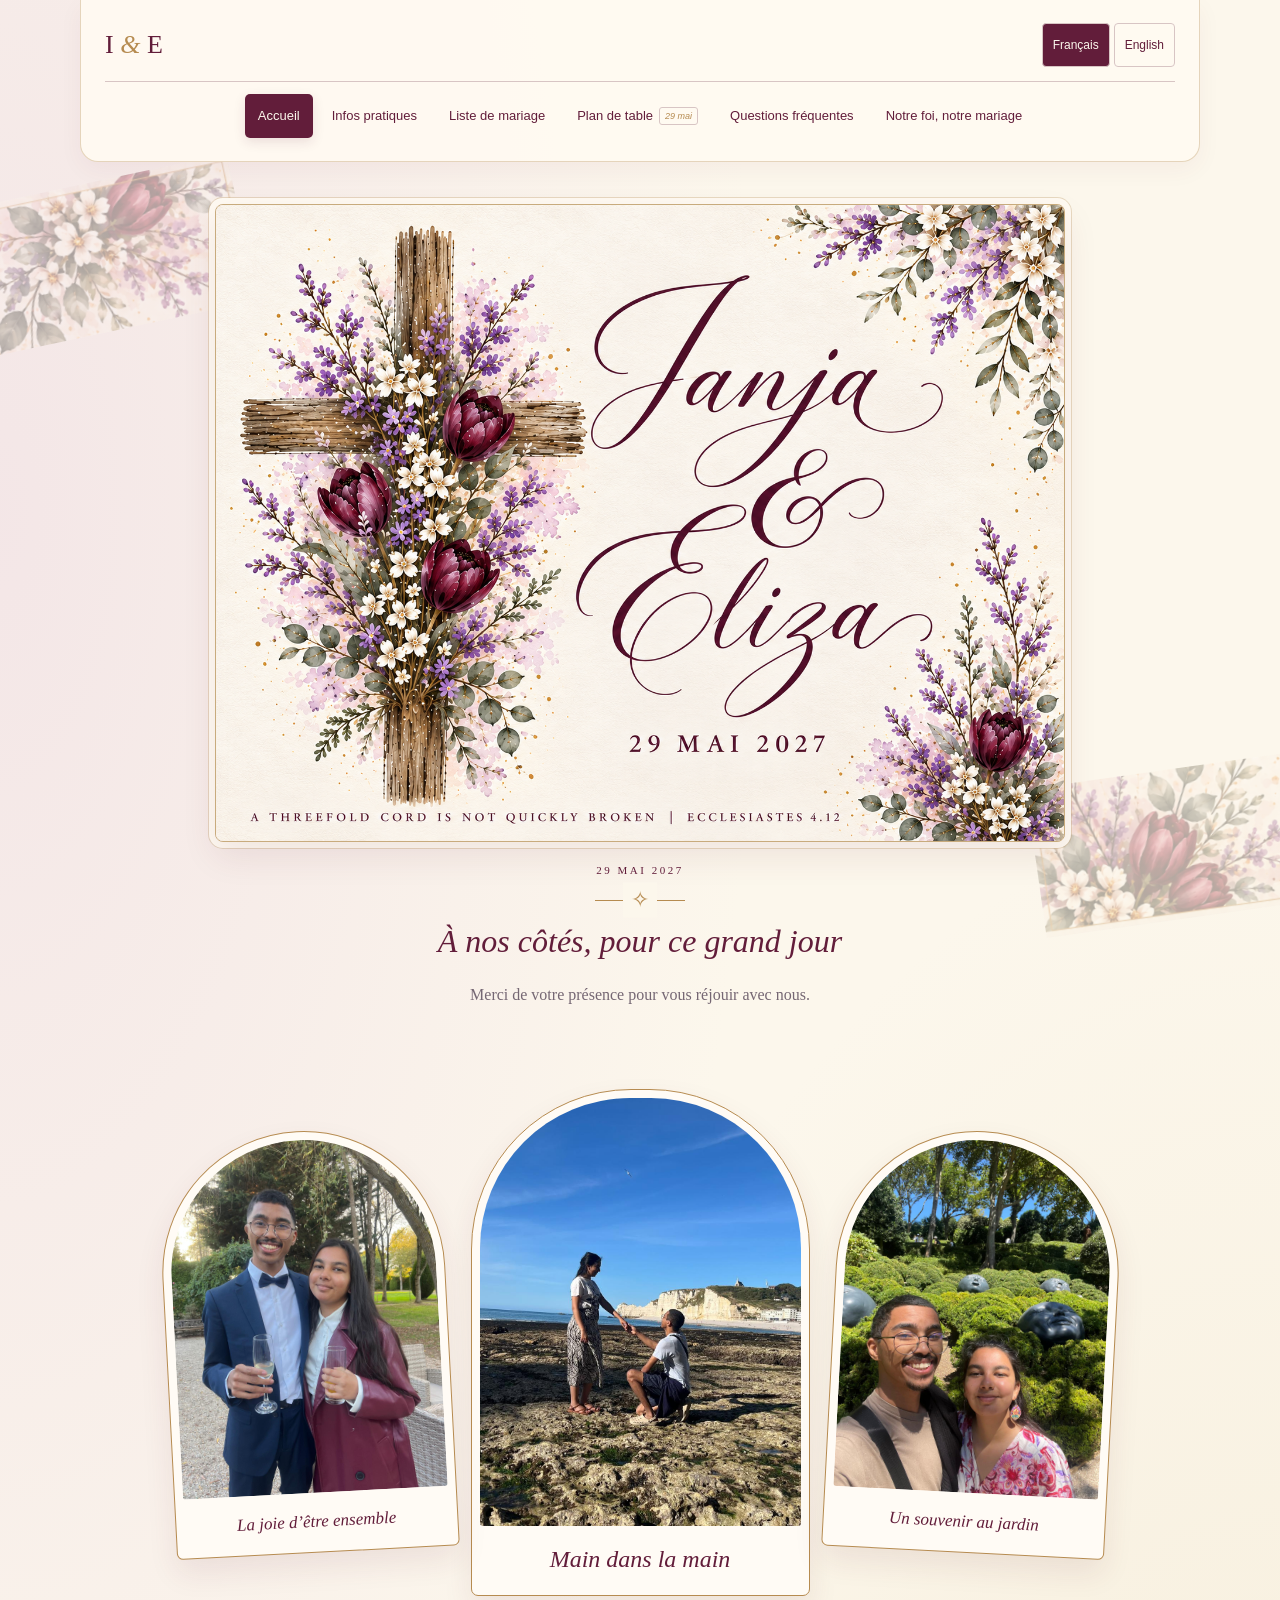
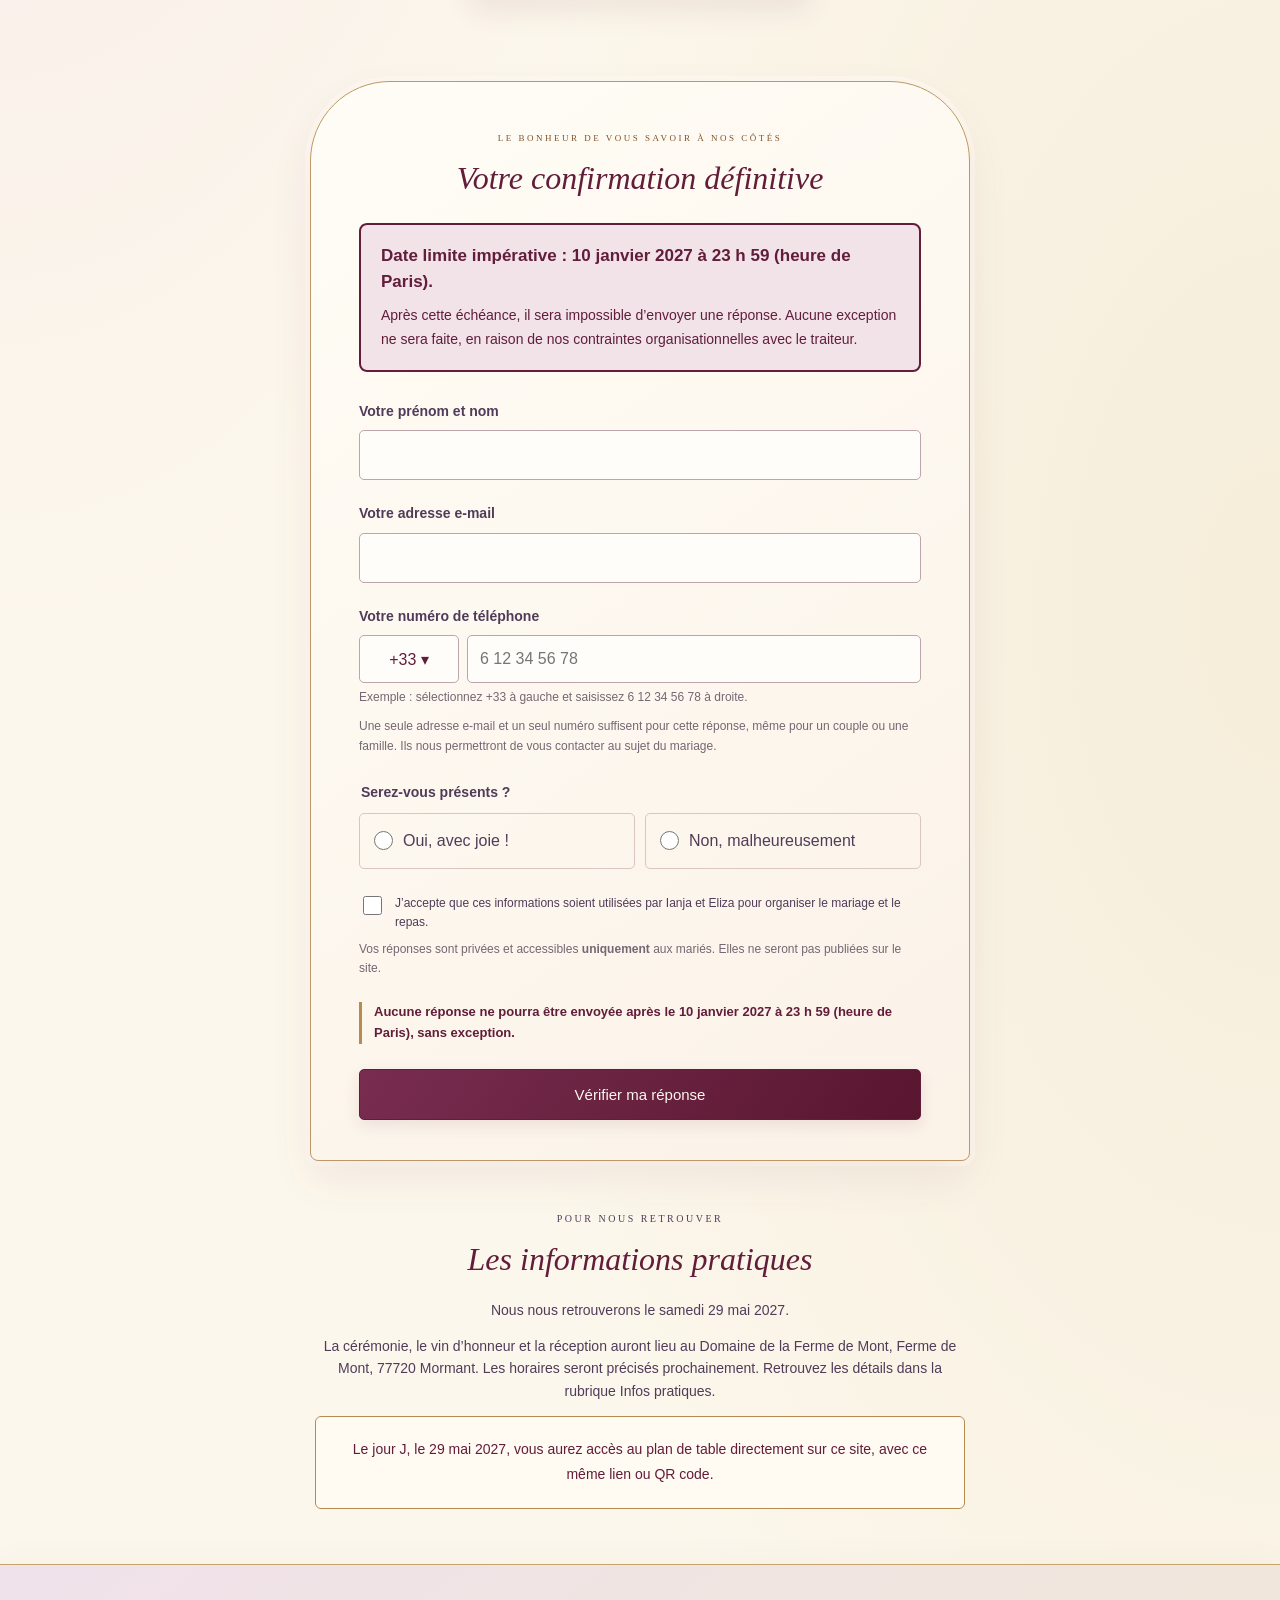
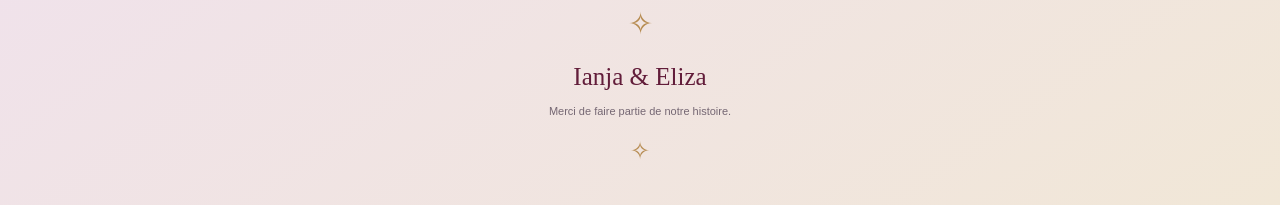
==== commit 3bc5296f: "Add files via upload" ====
--- a/index.html
+++ b/index.html
@@ -12,7 +12,7 @@
 <header class="top"><a href="./" aria-label="Ianja & Eliza">I <span>&</span> E</a><nav class="languages" aria-label="Langue / Language"><button type="button" data-lang="fr" lang="fr" aria-pressed="true">Français</button><button type="button" data-lang="en" lang="en" aria-pressed="false">English</button></nav></header>
 <main>
 <section class="hero"><h1 class="sr-only">Ianja & Eliza — 29 mai 2027</h1><img class="welcome-art" src="images/panneau-mariage.png" width="1448" height="1086" alt="Ianja & Eliza · 29 mai 2027" fetchpriority="high"><p class="date" data-i18n="date">29 MAI 2027</p><div class="rule" aria-hidden="true"></div><h2 data-i18n="welcome">À nos côtés, pour ce grand jour</h2><p class="intro" data-i18n="intro">Merci de votre présence pour vous réjouir avec nous.</p></section>
-<section class="rsvp-photos" aria-label="Ianja & Eliza"><figure><img src="images/soa-et-m.jpeg" width="1200" height="1600" loading="lazy" decoding="async" alt="Ianja et Eliza en tenue de fête, un verre à la main." data-alt-fr="Ianja et Eliza en tenue de fête, un verre à la main." data-alt-en="Ianja and Eliza in formal dress, holding glasses."><figcaption data-page-fr="La joie d’être ensemble" data-page-en="The joy of being together">La joie d’être ensemble</figcaption></figure><figure><img src="images/etretat-plage.jpeg" width="1600" height="1200" loading="lazy" decoding="async" alt="Ianja à genou devant Eliza, main dans la main à Étretat." data-alt-fr="Ianja à genou devant Eliza, main dans la main à Étretat." data-alt-en="Ianja kneeling before Eliza, holding hands at Étretat."><figcaption data-page-fr="Main dans la main" data-page-en="Hand in hand">Main dans la main</figcaption></figure><figure><img src="images/jardin-statues.jpeg" width="1600" height="1200" loading="lazy" decoding="async" alt="Ianja et Eliza dans un jardin avec des sculptures de visages." data-alt-fr="Ianja et Eliza dans un jardin avec des sculptures de visages." data-alt-en="Ianja and Eliza in a garden with face sculptures."><figcaption data-page-fr="Un souvenir au jardin" data-page-en="A garden memory">Un souvenir au jardin</figcaption></figure></section>
+<section class="rsvp-photos" aria-label="Ianja & Eliza"><figure><img src="images/soa-et-m.jpeg" width="1200" height="1600" loading="lazy" decoding="async" alt="Ianja et Eliza en tenue de fête, un verre à la main." data-alt-fr="Ianja et Eliza en tenue de fête, un verre à la main." data-alt-en="Ianja and Eliza in formal dress, holding glasses."><figcaption data-page-fr="La joie d’être ensemble" data-page-en="The joy of being together">La joie d’être ensemble</figcaption></figure><figure><img src="images/etretat-plage.jpeg" width="1600" height="1200" loading="lazy" decoding="async" alt="Ianja à genou devant Eliza, main dans la main à Étretat." data-alt-fr="Ianja à genou devant Eliza, main dans la main à Étretat." data-alt-en="Ianja kneeling before Eliza, holding hands at Étretat."><figcaption data-page-fr="Main dans la main" data-page-en="Hand in hand">Main dans la main</figcaption></figure><figure><img src="images/accueil-jardin.jpeg" width="1200" height="1600" loading="lazy" decoding="async" alt="Ianja et Eliza dans un jardin avec des sculptures de visages." data-alt-fr="Ianja et Eliza dans un jardin avec des sculptures de visages." data-alt-en="Ianja and Eliza in a garden with face sculptures."><figcaption data-page-fr="Un souvenir au jardin" data-page-en="A garden memory">Un souvenir au jardin</figcaption></figure></section>
 <p class="photo-scroll-hint" data-page-fr="Faites glisser pour découvrir nos photos ↔" data-page-en="Swipe to see our photos ↔">Faites glisser pour découvrir nos photos ↔</p>
 <section id="registration" class="rsvp-card" aria-labelledby="rsvp-title">
 <p class="eyebrow" data-i18n="eyebrow">LE BONHEUR DE VOUS SAVOIR À NOS CÔTÉS</p><h2 id="rsvp-title" data-i18n="title">Votre confirmation définitive</h2><div class="deadline-notice"><p class="deadline"><strong data-i18n="deadline">Date limite impérative : 10 janvier 2027 à 23 h 59 (heure de Paris).</strong></p><p data-i18n="deadlineRule">Après cette échéance, il sera impossible d’envoyer une réponse. Aucune exception ne sera faite, en raison de nos contraintes organisationnelles avec le traiteur.</p></div>
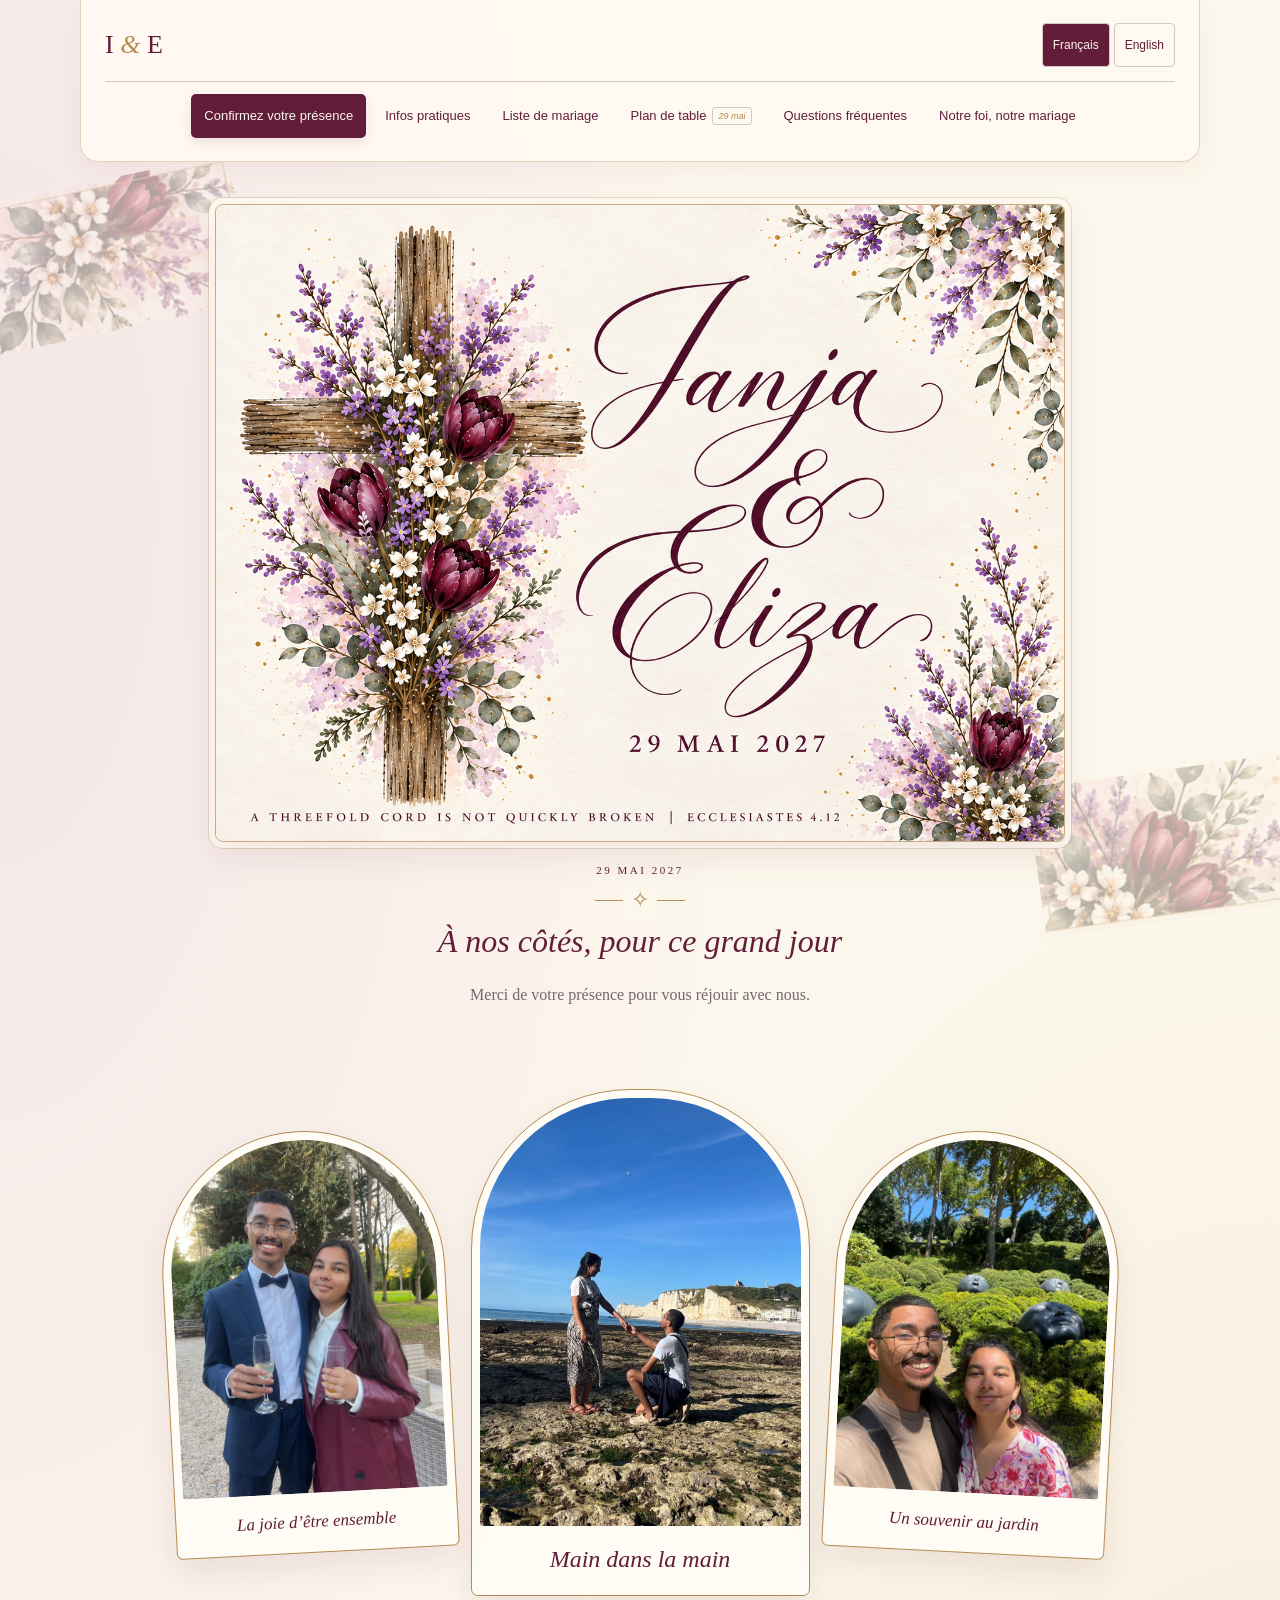
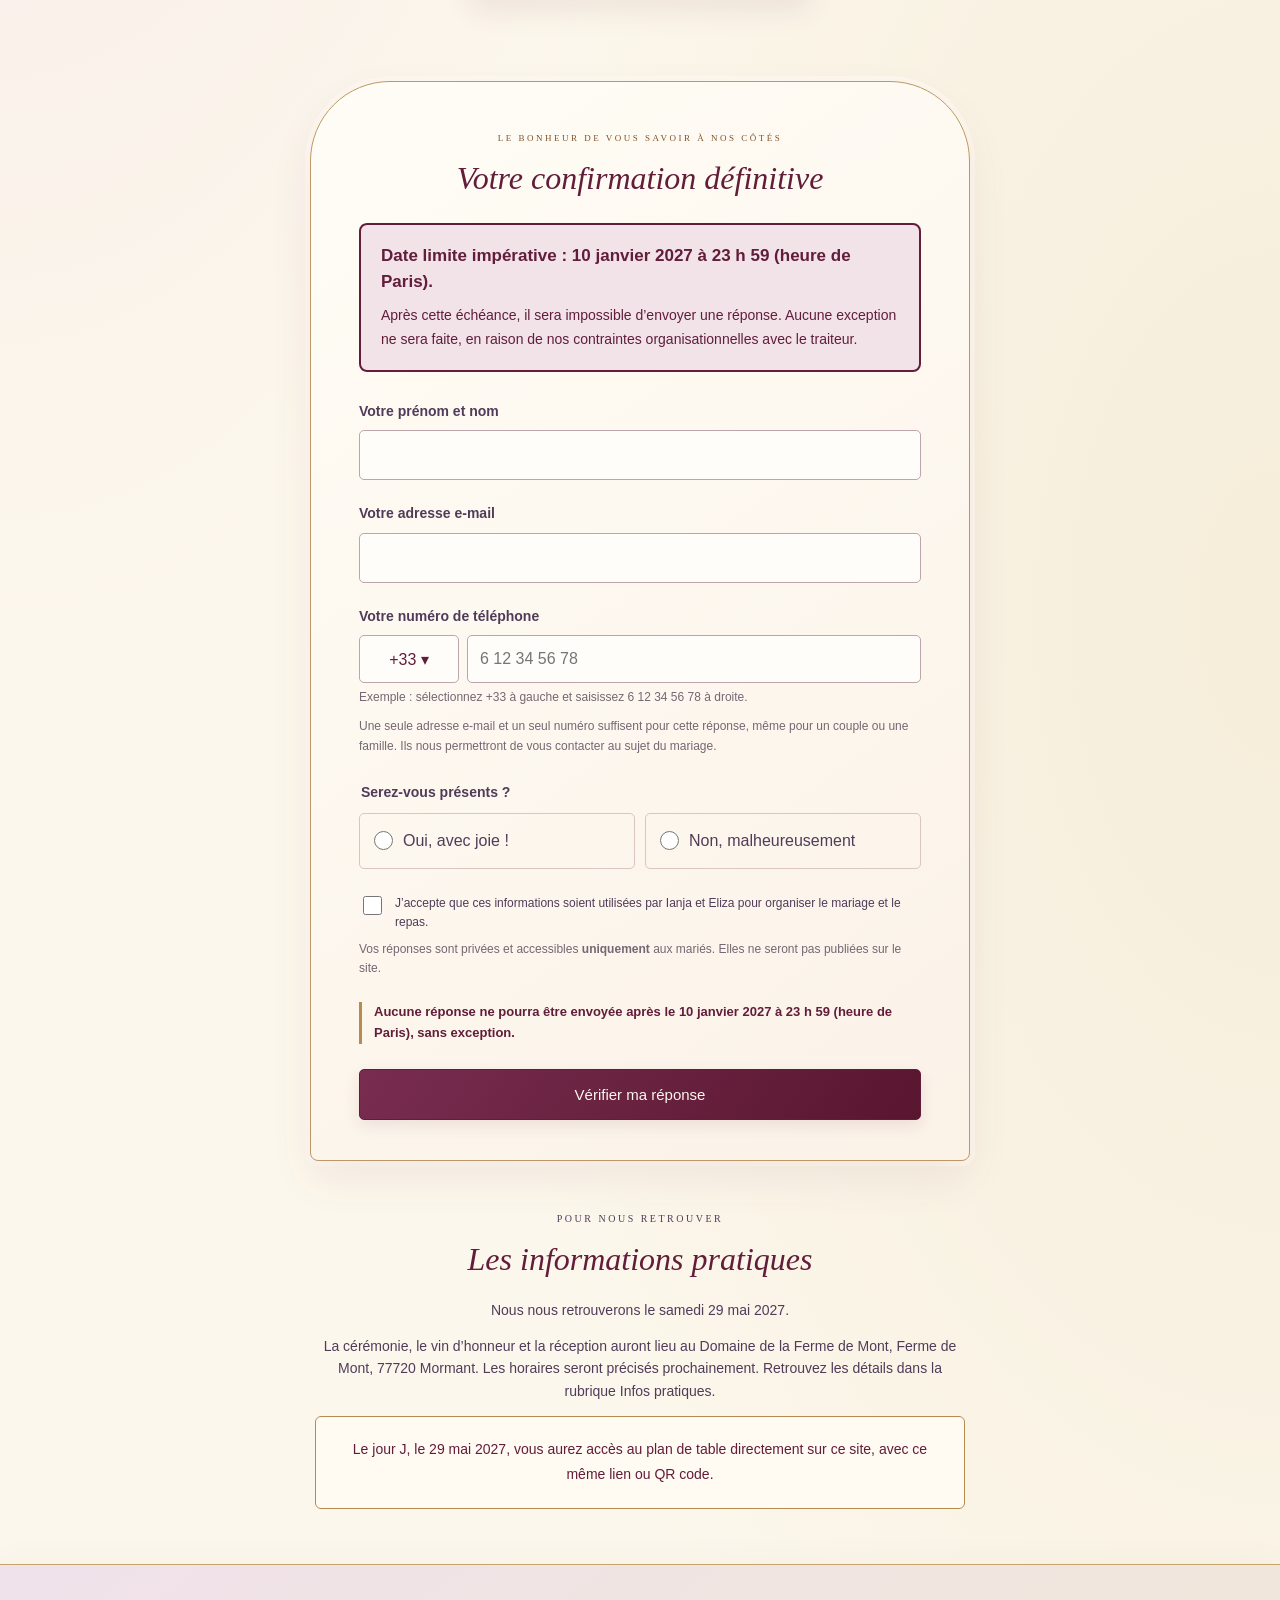
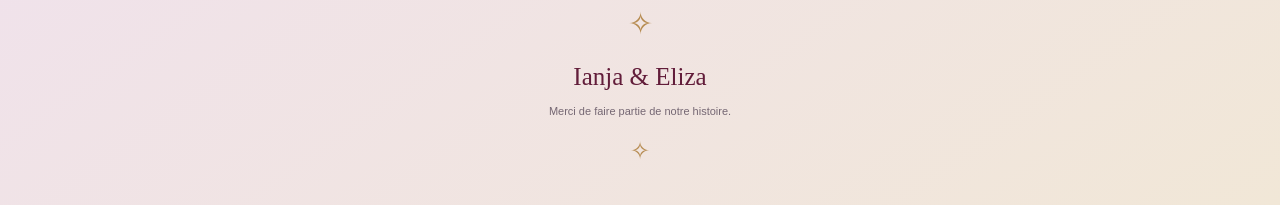
==== commit 795692dc: "Add files via upload" ====
--- a/index.html
+++ b/index.html
@@ -1,7 +1,7 @@
 <!doctype html>
 <html lang="fr"><head>
 <meta charset="utf-8"><meta name="viewport" content="width=device-width,initial-scale=1"><meta name="theme-color" content="#59162f"><meta name="robots" content="noindex,nofollow">
-<title>Ianja & Eliza — Confirmation de présence</title>
+<title>Ianja & Eliza — Confirmez votre présence</title>
 <link rel="stylesheet" href="style.css"><link rel="stylesheet" href="photos.css"><link rel="stylesheet" href="confirmation.css">
 <link rel="stylesheet" href="navigation.css">
 <script defer src="configuration.js"></script><script defer src="telephone-lib.js"></script><script defer src="exemples-telephones.js"></script><script defer src="confirmation.js"></script>
